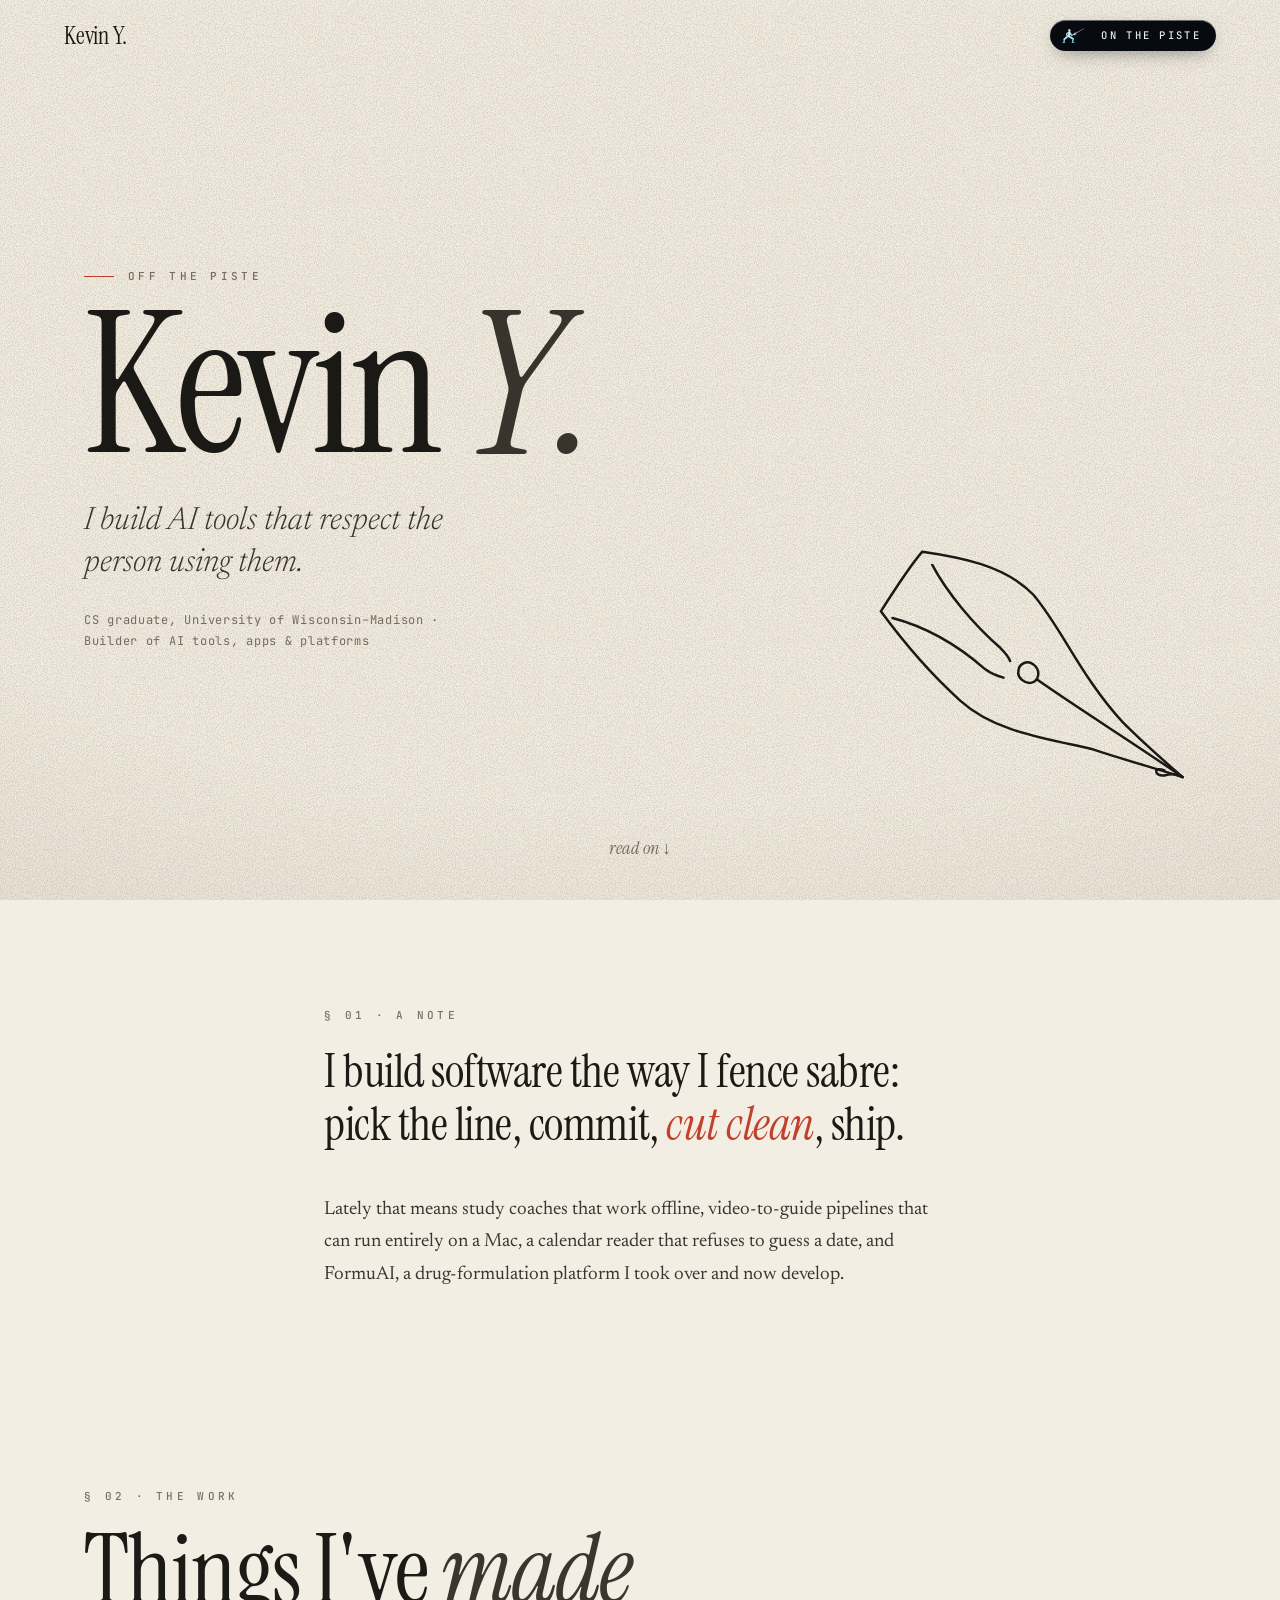
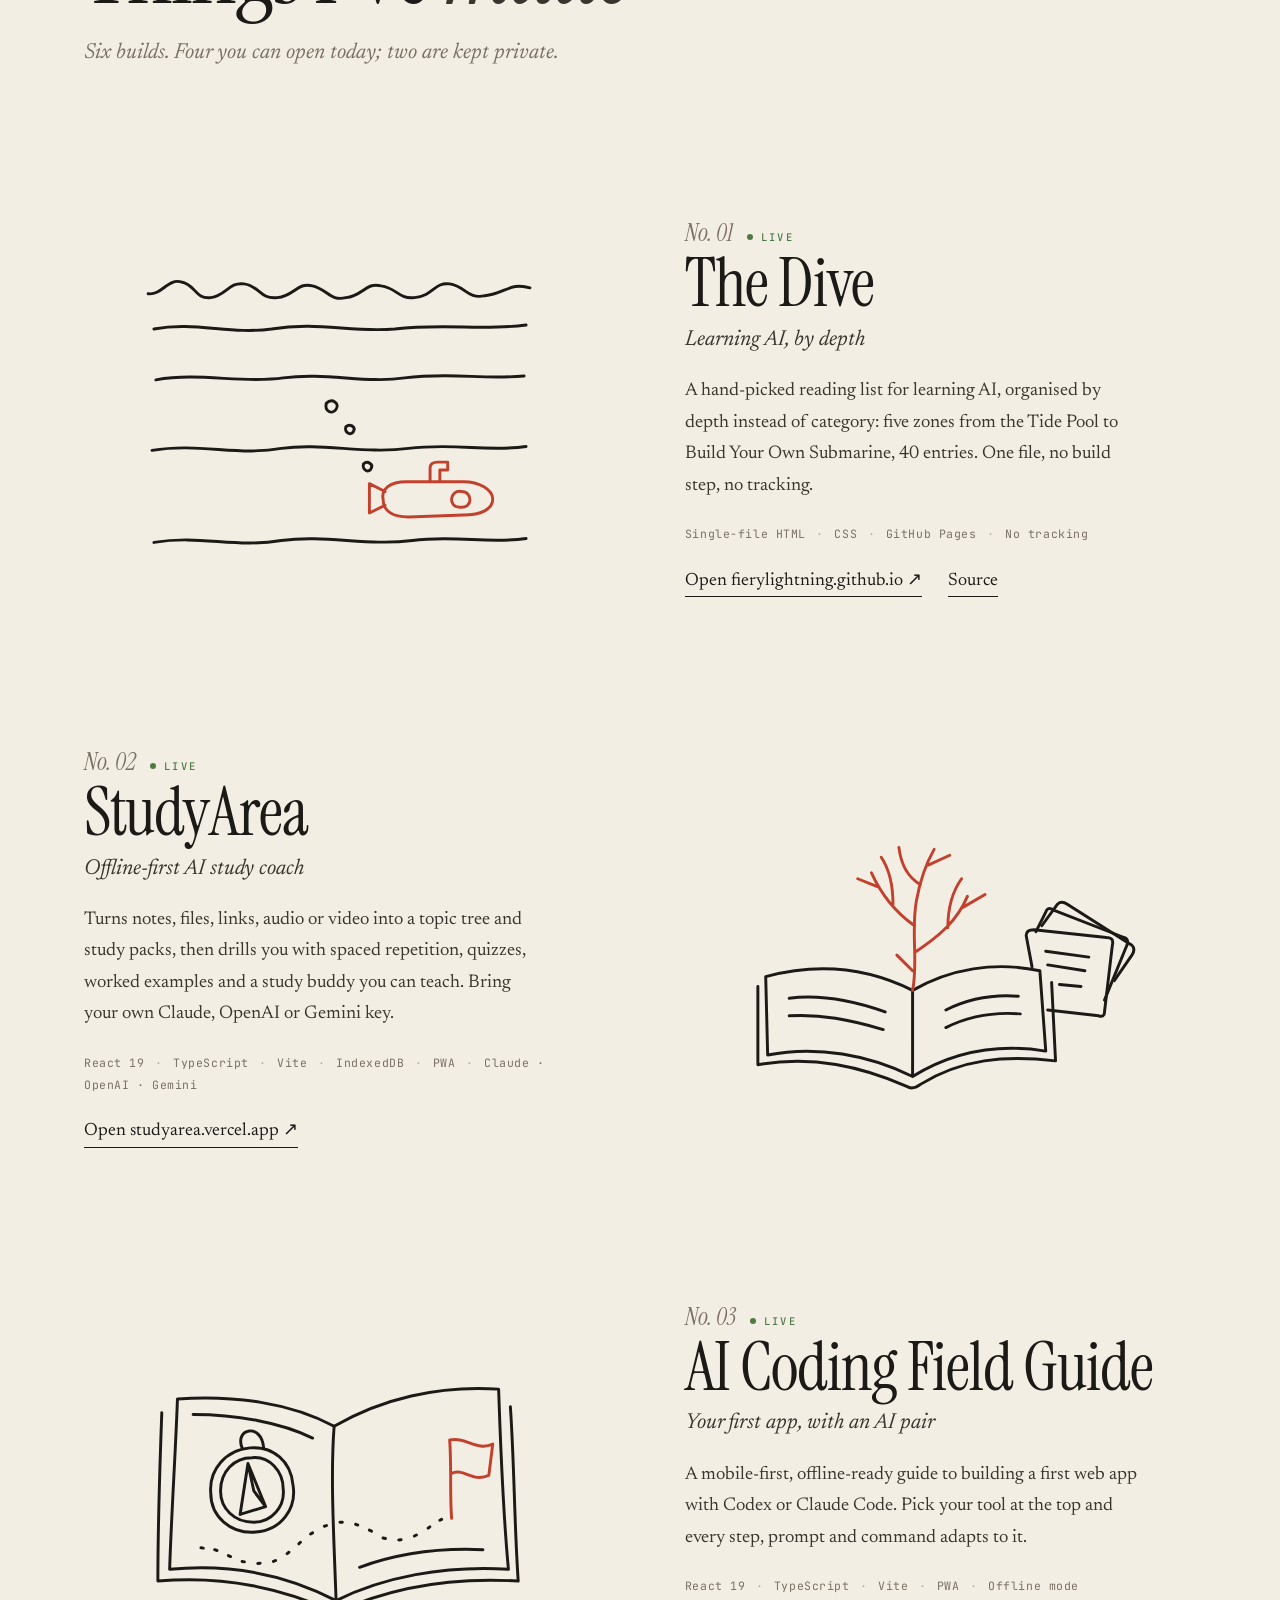
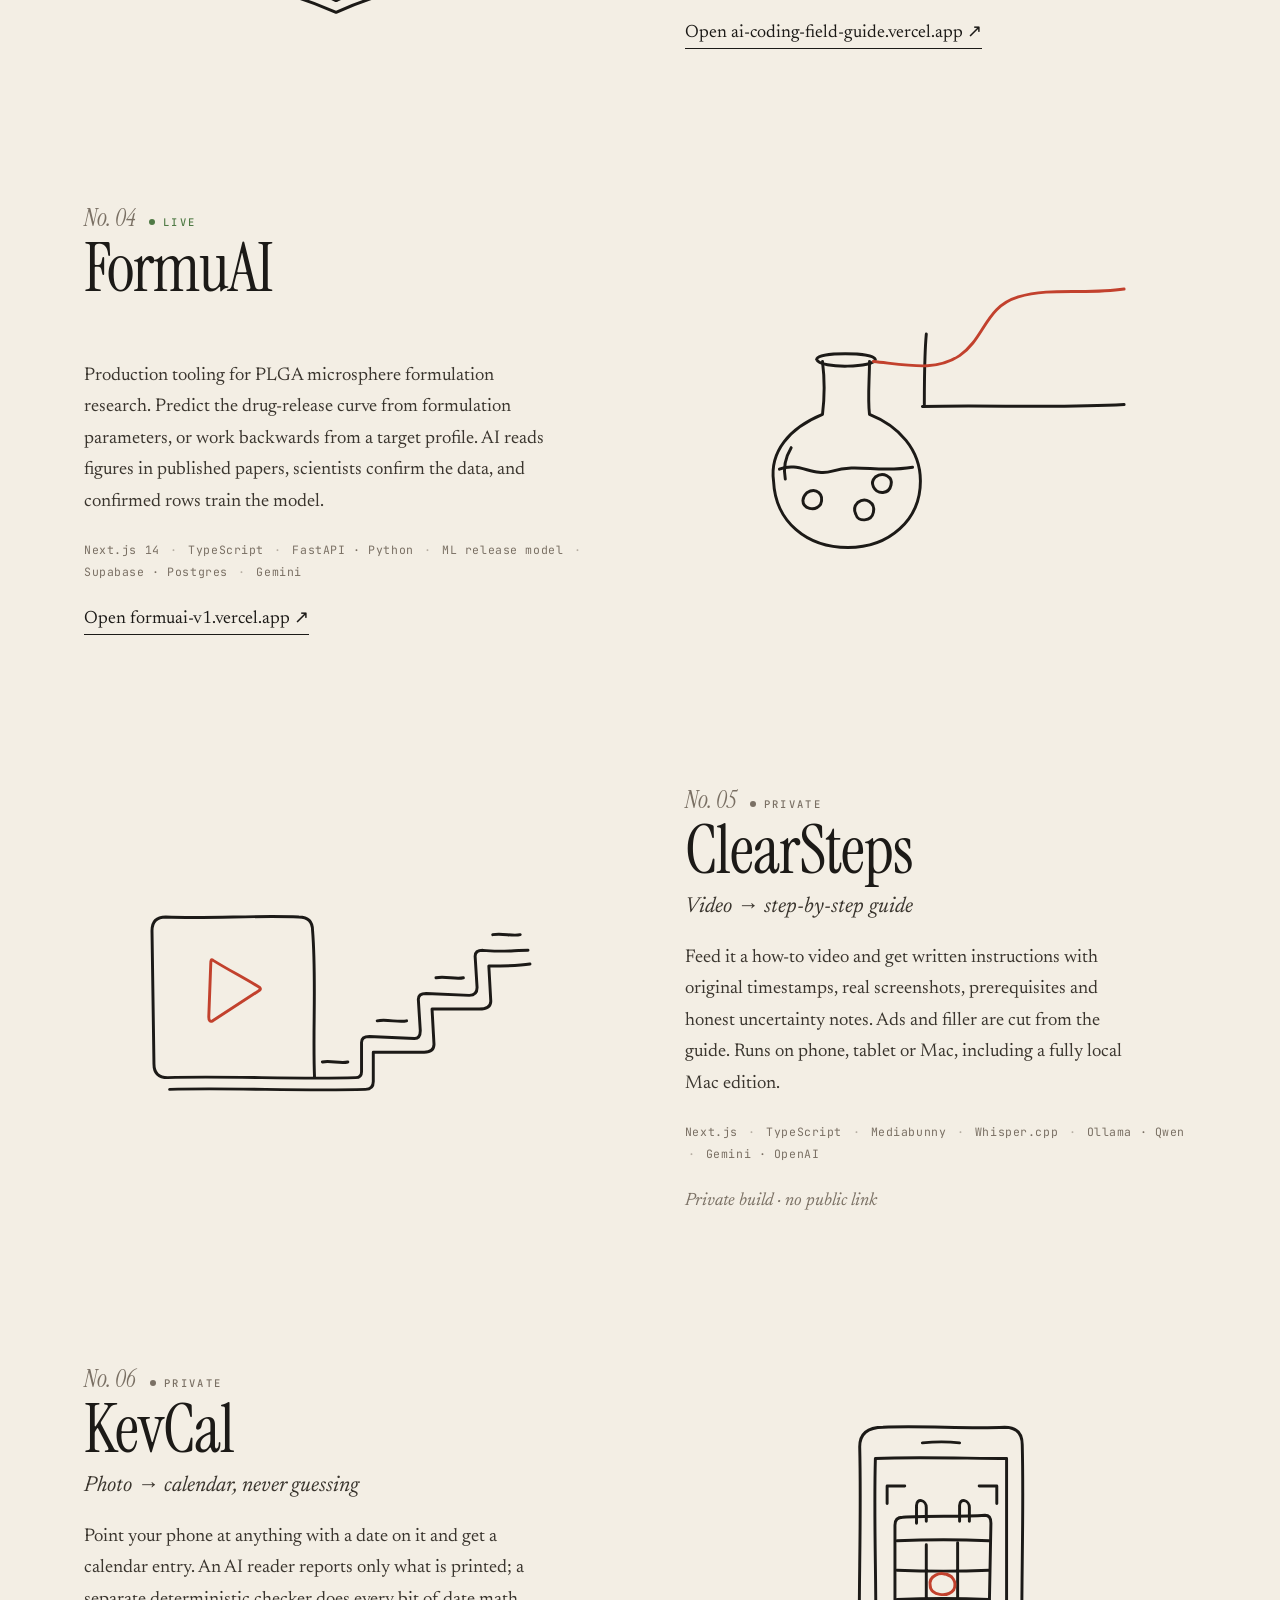
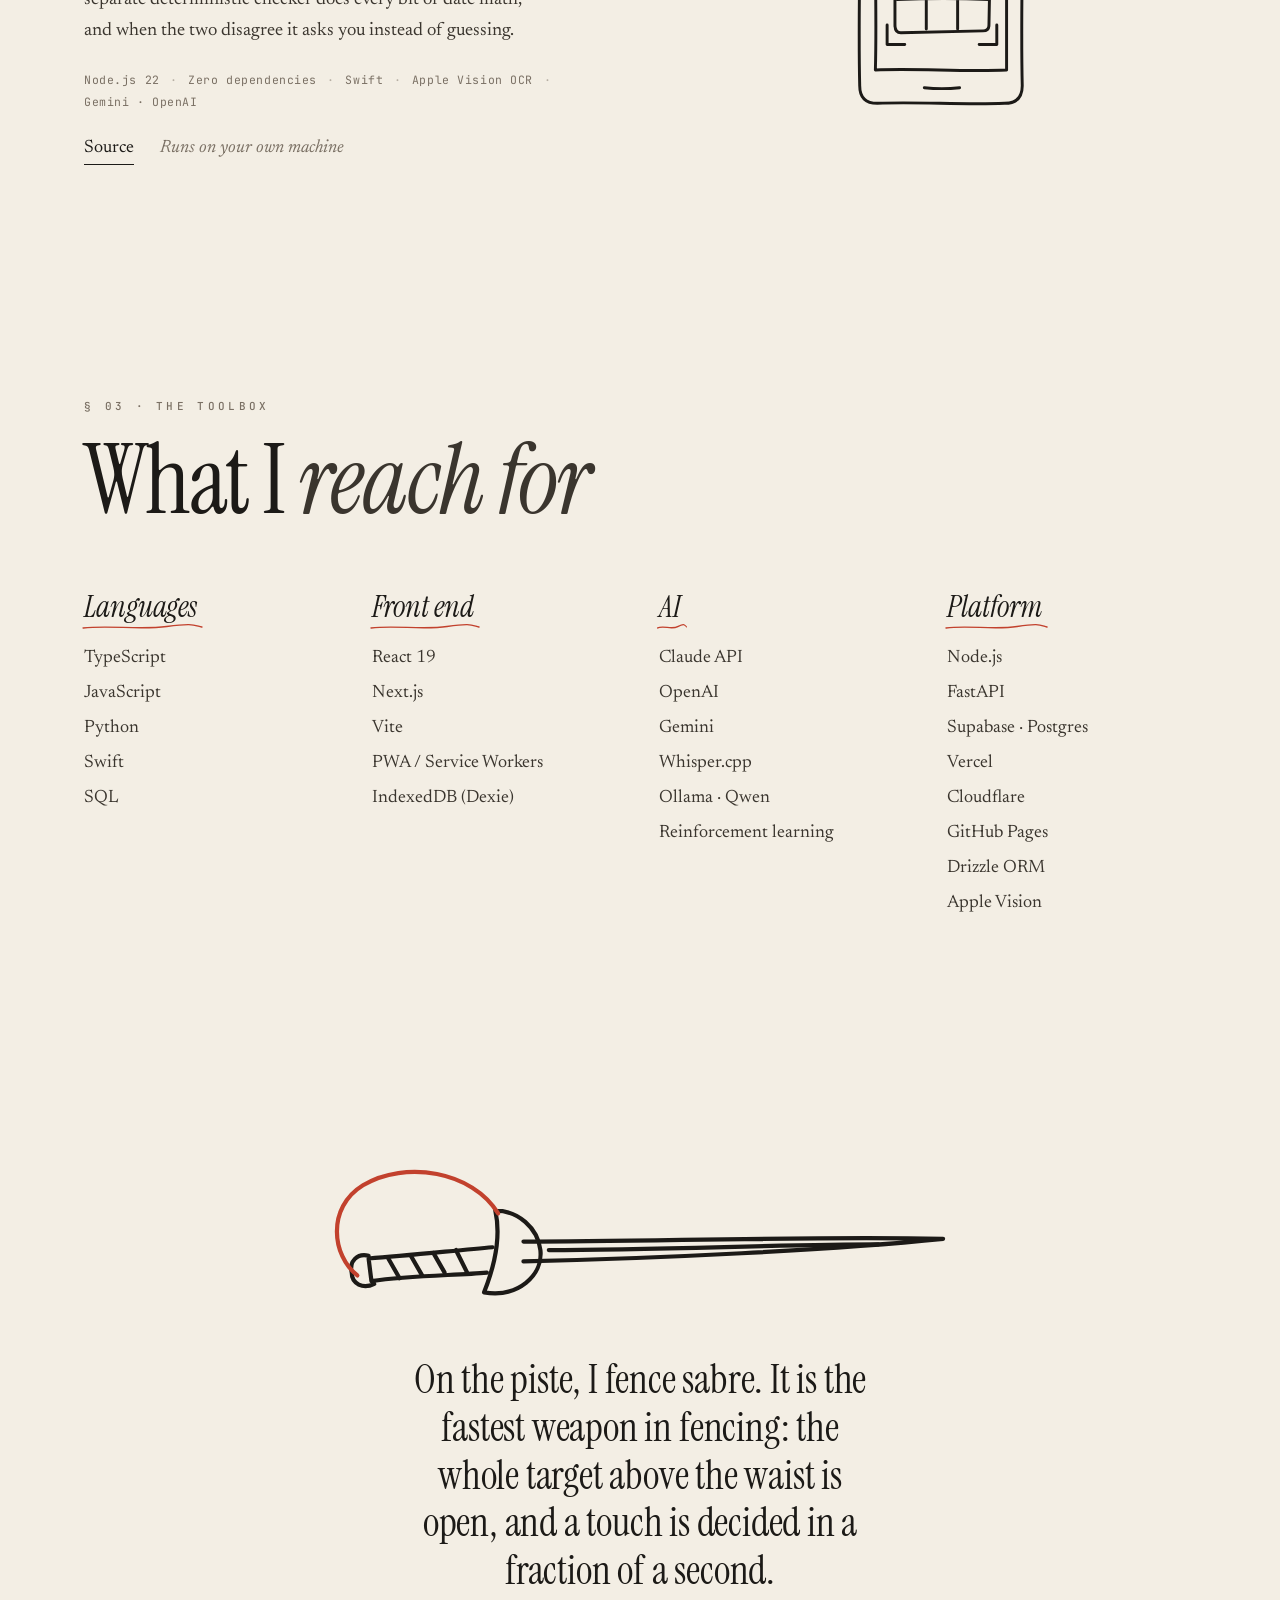
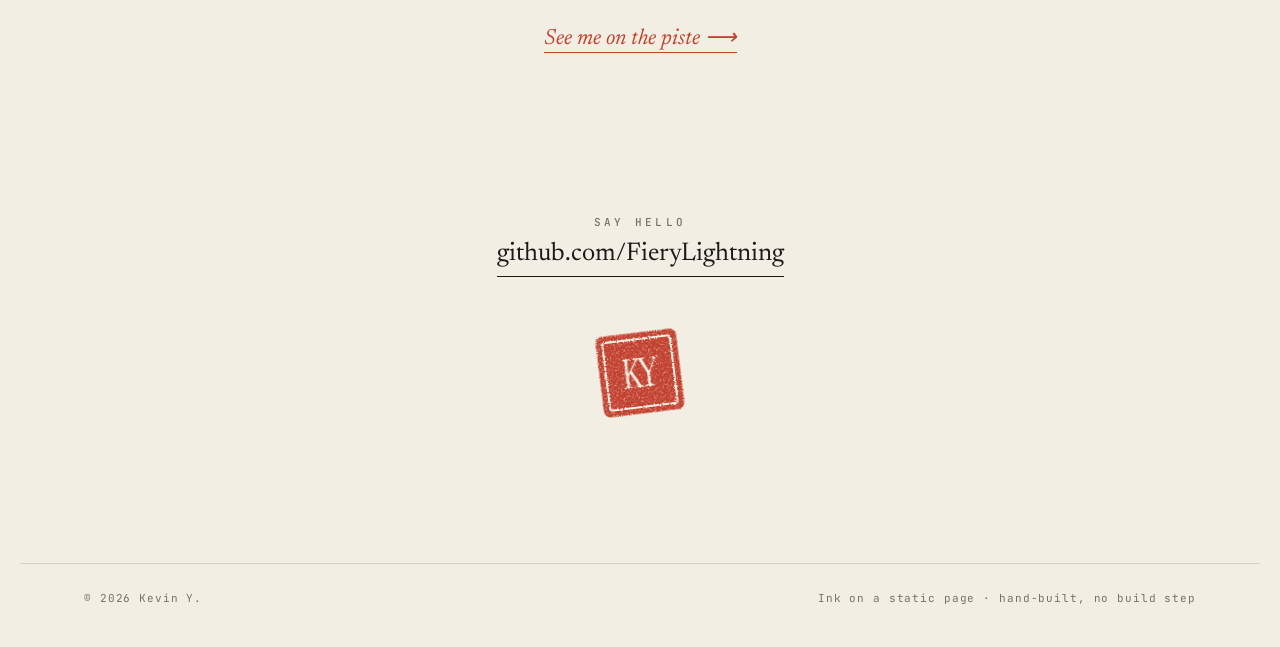
==== off/index.html @ f1d03e38 "Two modes: On the Piste and Off the Piste A visit to the root now opens a chooser split along a diag" ====
<!doctype html>
<html lang="en">
<head>
  <meta charset="utf-8">
  <meta name="viewport" content="width=device-width, initial-scale=1, viewport-fit=cover">
  <title>Kevin Y. — Off the Piste</title>
  <meta name="description" content="Kevin Y., builder of AI tools, apps and platforms. The quiet version: ink, paper and the things I've made.">
  <meta name="theme-color" content="#f3eee4">
  <meta name="color-scheme" content="light">
  <link rel="canonical" href="https://fierylightning.github.io/off/">
  <meta property="og:type" content="website">
  <meta property="og:title" content="Kevin Y. — Off the Piste">
  <meta property="og:description" content="Builder of AI tools, apps and platforms. Ink, paper and the things I've made.">
  <meta property="og:url" content="https://fierylightning.github.io/off/">
  <meta property="og:image" content="https://fierylightning.github.io/assets/og/og.png">
  <meta property="og:image:width" content="1200">
  <meta property="og:image:height" content="630">
  <meta name="twitter:card" content="summary_large_image">
  <link rel="icon" href="../favicon.svg" type="image/svg+xml">
  <link rel="apple-touch-icon" href="../assets/brand/apple-touch-icon.png">
  <link rel="preconnect" href="https://fonts.googleapis.com">
  <link rel="preconnect" href="https://fonts.gstatic.com" crossorigin>
  <link rel="stylesheet" href="https://fonts.googleapis.com/css2?family=Instrument+Serif:ital@0;1&family=JetBrains+Mono:wght@400;500&family=Newsreader:ital,opsz,wght@0,6..72,300..600;1,6..72,300..600&display=swap">
  <link rel="stylesheet" href="off.css">
  <script>document.documentElement.classList.add('js');</script>
  <script type="module" src="off.js"></script>
</head>
<body>
  <a class="skip" href="#works">Skip to the things I've made</a>

  <!-- one ink line runs the length of the page and draws as you read -->
  <svg class="thread" aria-hidden="true"><path class="thread-line" d=""/><circle class="thread-nib" r="3.2"/></svg>

  <header class="bar">
    <a class="bar-name" href="#top">Kevin Y.</a>
    <a class="bar-mode" href="../?mode=piste" aria-label="Switch to On the Piste mode">
      <i class="bar-fencer" aria-hidden="true"></i><span>On the Piste</span>
    </a>
  </header>

  <main id="top">
    <section class="hero">
      <div class="hero-text">
        <p class="eyebrow"><i></i>Off the Piste</p>
        <h1 class="hero-name" id="hero-name">Kevin <em>Y.</em></h1>
        <p class="hero-line" id="hero-line" data-rise>I build AI tools that respect the person using them.</p>
        <p class="hero-meta" id="hero-meta" data-rise>CS graduate, University of Wisconsin–Madison · Builder of AI tools, apps &amp; platforms</p>
      </div>
      <figure class="ink ink-nib" data-ink="nib" aria-hidden="true"></figure>
      <p class="hero-cue" aria-hidden="true">read on <span>↓</span></p>
    </section>

    <section class="note" data-thread="right">
      <p class="kicker" data-rise>§ 01 · A note</p>
      <div class="note-body" id="note"><p class="lede">I build software the way I fence sabre: pick the line, commit, cut clean, ship.</p><p>Lately that means study coaches that work offline, video-to-guide pipelines that can run entirely on a Mac, a calendar reader that refuses to guess a date, and FormuAI, a drug-formulation platform I took over and now develop.</p></div>
    </section>

    <section class="works" id="works">
      <header class="works-head" data-thread="right">
        <p class="kicker" data-rise>§ 02 · The work</p>
        <h2 data-rise>Things I've <em>made</em></h2>
        <p class="works-sub" id="works-sub" data-rise></p>
      </header>
      <div class="plates" id="plates">
        <noscript>
          <ul class="plates-plain">
            <li><a href="https://fierylightning.github.io/the-dive/">The Dive</a> — learning AI, by depth</li>
            <li><a href="https://studyarea.vercel.app">StudyArea</a> — offline-first AI study coach</li>
            <li><a href="https://ai-coding-field-guide.vercel.app">AI Coding Field Guide</a> — your first app, with an AI pair</li>
            <li><a href="https://formuai-v1.vercel.app">FormuAI</a> — AI platform for drug formulation</li>
            <li>ClearSteps — video to step-by-step guide (private build)</li>
            <li>KevCal — photo to calendar (runs locally) · <a href="https://github.com/FieryLightning/KevCal">source</a></li>
          </ul>
        </noscript>
      </div>
    </section>

    <section class="toolbox" data-thread="left">
      <p class="kicker" data-rise>§ 03 · The toolbox</p>
      <h2 data-rise>What I <em>reach for</em></h2>
      <div class="tools" id="tools"></div>
    </section>

    <section class="coda">
      <figure class="ink ink-sabre" data-ink="sabre" aria-hidden="true"></figure>
      <p class="coda-text" id="coda" data-rise>On the piste, I fence sabre. It is the fastest weapon in fencing: the whole target above the waist is open, and a touch is decided in a fraction of a second.</p>
      <a class="coda-link" href="../?mode=piste" data-rise>See me on the piste <span aria-hidden="true">⟶</span></a>
      <div class="sign" data-rise>
        <p class="sign-label">Say hello</p>
        <p class="sign-links" id="sign-links"><a href="https://github.com/FieryLightning">github.com/FieryLightning</a></p>
        <span class="seal" id="seal" aria-hidden="true"><span>KY</span></span>
      </div>
    </section>
  </main>

  <footer class="foot">
    <span>© <span id="year">2026</span> Kevin Y.</span>
    <span>Ink on a static page · hand-built, no build step</span>
  </footer>
</body>
</html>
---- off/off.css ----
/* ─────────────────────────────────────────────────────────────
   KYUAN · OFF THE PISTE
   Ink on warm paper. One line runs the length of the page and
   draws as you read; each build is sketched as you reach it.
   ───────────────────────────────────────────────────────────── */

@view-transition { navigation: auto; }

:root {
  --paper: #f3eee4;
  --paper-2: #ebe4d6;
  --ink: #1c1a17;
  --ink-2: #3a352e;
  --muted: #7a7064;
  --faint: rgba(28, 26, 23, .14);
  --vermillion: #c2412d;

  --serif: 'Instrument Serif', 'Iowan Old Style', Georgia, serif;
  --text: 'Newsreader', 'Iowan Old Style', Georgia, serif;
  --mono: 'JetBrains Mono', ui-monospace, 'SF Mono', Menlo, monospace;

  --gutter: clamp(26px, 5vw, 72px);
  --maxw: 1240px;
  --ease: cubic-bezier(.2, .8, .2, 1);
  --pen: cubic-bezier(.45, .05, .35, 1);
  --grain: url("data:image/svg+xml,%3Csvg xmlns='http://www.w3.org/2000/svg' width='220' height='220'%3E%3Cfilter id='n'%3E%3CfeTurbulence type='fractalNoise' baseFrequency='.9' numOctaves='3' stitchTiles='stitch'/%3E%3CfeColorMatrix values='0 0 0 0 .32 0 0 0 0 .25 0 0 0 0 .16 0 0 0 .9 -.32'/%3E%3C/filter%3E%3Crect width='100%25' height='100%25' filter='url(%23n)'/%3E%3C/svg%3E");
}

*, *::before, *::after { box-sizing: border-box; }
html { scroll-behavior: smooth; -webkit-text-size-adjust: 100%; background: var(--paper); }
body {
  position: relative; margin: 0; min-height: 100vh; overflow-x: hidden;
  color: var(--ink); background: var(--paper);
  font: 400 19px/1.7 var(--text);
  font-optical-sizing: auto;
  -webkit-font-smoothing: antialiased;
  text-rendering: optimizeLegibility;
}
/* paper: fibres over everything (ink included) and a warm edge */
body::before, body::after { content: ''; position: fixed; inset: 0; pointer-events: none; }
body::before { z-index: 0; background: radial-gradient(ellipse 120% 90% at 50% 40%, transparent 55%, rgba(120, 92, 52, .12)); }
body::after { z-index: 60; background: var(--grain); mix-blend-mode: multiply; opacity: .7; }
::selection { background: rgba(194, 65, 45, .2); }
a { color: inherit; }
em { font-style: italic; }

.skip { position: fixed; left: 12px; top: -60px; z-index: 80; padding: 8px 14px; background: var(--ink); color: var(--paper); font: 500 12px var(--mono); text-decoration: none; transition: top .2s; }
.skip:focus { top: 12px; }
:focus-visible { outline: 1.5px solid var(--vermillion); outline-offset: 4px; border-radius: 2px; }

/* ── the thread ─────────────────────────────────────────────── */
.thread { position: absolute; top: 0; left: 0; width: 100%; height: 100%; z-index: 1; pointer-events: none; overflow: visible; }
.thread path { fill: none; stroke: var(--ink); stroke-width: 1.35; stroke-linecap: round; stroke-linejoin: round; opacity: .78; }
.thread-nib { fill: var(--ink); opacity: 0; transition: opacity .4s; }
.thread.live .thread-nib { opacity: .9; }

main { position: relative; z-index: 2; overflow-x: clip; }

/* ── bar ────────────────────────────────────────────────────── */
.bar {
  position: fixed; inset: 0 0 auto; z-index: 40;
  display: flex; align-items: center; justify-content: space-between;
  padding: 20px var(--gutter);
  background: linear-gradient(var(--paper) 55%, rgba(243, 238, 228, .8) 75%, rgba(243, 238, 228, 0));
}
.bar-name { font: 400 24px/1 var(--serif); text-decoration: none; letter-spacing: -.01em; }
.bar-mode {
  display: inline-flex; align-items: center; gap: 10px;
  padding: 8px 15px 8px 11px; border-radius: 999px;
  background: #070a10; color: #e8f6ff; text-decoration: none;
  font: 500 10.5px/1 var(--mono); letter-spacing: .22em; text-transform: uppercase;
  box-shadow: 0 1px 0 rgba(255, 255, 255, .4) inset, 0 6px 20px -8px rgba(7, 10, 16, .6);
  transition: box-shadow .4s var(--ease), translate .4s var(--ease);
}
.bar-fencer {
  width: 30px; height: 15px;
  background: linear-gradient(180deg, #fff, #7fe3ff);
  -webkit-mask: url(../assets/art/fencer-guard.svg) center bottom / contain no-repeat;
  mask: url(../assets/art/fencer-guard.svg) center bottom / contain no-repeat;
}
.bar-mode:hover { translate: 0 -1px; box-shadow: 0 1px 0 rgba(255, 255, 255, .4) inset, 0 0 0 1px rgba(29, 255, 142, .5), 0 8px 26px -6px rgba(29, 255, 142, .45); }
.bar-mode:hover .bar-fencer { -webkit-mask-image: url(../assets/art/fencer-lunge.svg); mask-image: url(../assets/art/fencer-lunge.svg); }

/* ── shared type ────────────────────────────────────────────── */
.kicker, .eyebrow { margin: 0 0 22px; font: 500 11px/1.4 var(--mono); letter-spacing: .3em; text-transform: uppercase; color: var(--muted); }
.eyebrow { display: flex; align-items: center; gap: 14px; }
.eyebrow i { width: 30px; height: 1.5px; background: var(--vermillion); }
h2 { margin: 0; font: 400 clamp(54px, 7.6vw, 116px)/.92 var(--serif); letter-spacing: -.02em; }

/* ── hero ───────────────────────────────────────────────────── */
.hero {
  position: relative; min-height: 100svh; max-width: var(--maxw); margin: 0 auto;
  display: grid; grid-template-columns: minmax(0, 1.25fr) minmax(0, .75fr); align-items: center; gap: 4vw;
  padding: 130px var(--gutter) 110px;
}
.hero-name { margin: 0; font: 400 clamp(92px, 15.5vw, 236px)/.8 var(--serif); letter-spacing: -.03em; white-space: nowrap; }
.hero-name em { color: var(--ink-2); }
.hero-name .ch { display: inline-block; }
.js .hero-name .ch { opacity: 0; translate: 0 .32em; filter: blur(12px); animation: chIn 1.2s var(--ease) forwards; animation-delay: calc(140ms + var(--i) * 70ms); }
@keyframes chIn { to { opacity: 1; translate: 0 0; filter: blur(0); } }
.hero-line { margin: 36px 0 0; max-width: 21ch; font: 300 clamp(24px, 2.5vw, 36px)/1.3 var(--text); font-style: italic; color: var(--ink-2); }
.hero-meta { margin: 26px 0 0; font: 400 12px/1.7 var(--mono); letter-spacing: .06em; color: var(--muted); max-width: 52ch; }
.ink-nib { justify-self: end; align-self: end; width: min(100%, 440px); margin-bottom: 4vh; }
.hero-cue { position: absolute; left: 50%; bottom: 4.5vh; translate: -50% 0; margin: 0; font: italic 400 18px var(--serif); color: var(--muted); animation: cueIn 1.4s var(--ease) 2.6s both; }
@keyframes cueIn { from { opacity: 0; } }
.reading .hero-cue { opacity: 0; transition: opacity .5s; }
.hero-cue span { display: inline-block; animation: bob 2.4s var(--ease) infinite; }
@keyframes bob { 50% { translate: 0 5px; } }

/* ── ink drawings ───────────────────────────────────────────── */
.ink { margin: 0; aspect-ratio: 4 / 3; color: var(--ink); }
.ink svg { display: block; width: 100%; height: 100%; overflow: visible; }
.ink path { stroke-width: 1.5; }
.ink .accent { stroke: var(--vermillion); }

/* ── a note ─────────────────────────────────────────────────── */
.note { max-width: 760px; margin: 12vh auto 0; padding: 0 var(--gutter); }
.note-body p { margin: 0 0 1.1em; font-size: clamp(19px, 1.45vw, 21px); color: var(--ink-2); }
.note-body .lede { margin-bottom: .9em; font: 400 clamp(34px, 3.7vw, 54px)/1.12 var(--serif); letter-spacing: -.01em; color: var(--ink); }
.note-body .lede em { color: var(--vermillion); }

/* ── the work ───────────────────────────────────────────────── */
.works { margin-top: 22vh; }
.works-head { max-width: var(--maxw); margin: 0 auto; padding: 0 var(--gutter); }
.works-head h2 em, .toolbox h2 em { color: var(--ink-2); }
.works-sub { margin: 22px 0 0; font: italic 400 clamp(20px, 1.7vw, 24px)/1.4 var(--text); color: var(--muted); }

.plate {
  max-width: var(--maxw); margin: 0 auto; padding: 17vh var(--gutter) 0;
  display: grid; grid-template-columns: minmax(0, 1fr) minmax(0, 1fr); gap: clamp(36px, 7vw, 120px); align-items: center;
}
.plate .ink { width: 100%; max-width: 470px; justify-self: center; }
.plate.flip .ink { order: 2; }
.plate-no { display: flex; align-items: baseline; gap: 14px; margin: 0 0 6px; font: italic 400 24px/1 var(--serif); color: var(--muted); }
.plate-no span { font: 500 10.5px var(--mono); font-style: normal; letter-spacing: .22em; text-transform: uppercase; }
.plate-no span::before { content: ''; display: inline-block; width: 6px; height: 6px; margin-right: 8px; border-radius: 50%; background: currentColor; vertical-align: 1px; }
.plate-no .live { color: #4f7a45; }
.plate h3 { margin: 0; font: 400 clamp(46px, 5.2vw, 76px)/1 var(--serif); letter-spacing: -.015em; }
.plate-tag { margin: 8px 0 0; font: italic 400 clamp(21px, 1.7vw, 25px)/1.35 var(--text); color: var(--ink-2); }
.plate-desc { margin: 20px 0 0; max-width: 46ch; font-size: 18.5px; line-height: 1.7; color: var(--ink-2); }
.plate-stack { margin: 22px 0 0; font: 400 11.5px/1.9 var(--mono); letter-spacing: .05em; color: var(--muted); }
.plate-stack i { font-style: normal; margin: 0 .25em; opacity: .5; }
.plate-links { display: flex; flex-wrap: wrap; gap: 10px 26px; margin: 24px 0 0; font: 400 18px/1.4 var(--text); }
.plate-links .private { font-style: italic; color: var(--muted); }
.u {
  text-decoration: none; padding-bottom: 3px;
  background: linear-gradient(currentColor, currentColor) 0 100% / 100% 1px no-repeat;
  transition: color .3s, background-size .5s var(--ease);
}
.u:hover { color: var(--vermillion); background-size: 0 1px; background-position: 100% 100%; }
.plates-plain { max-width: 760px; margin: 8vh auto 0; padding: 0 var(--gutter); font-size: 21px; }

/* ── toolbox ────────────────────────────────────────────────── */
.toolbox { max-width: var(--maxw); margin: 26vh auto 0; padding: 0 var(--gutter); }
.tools { display: grid; grid-template-columns: repeat(4, minmax(0, 1fr)); gap: 40px clamp(24px, 3vw, 48px); margin-top: 64px; }
.tool h3 { position: relative; display: inline-block; margin: 0 0 18px; font: italic 400 30px/1.1 var(--serif); }
.tool h3 svg { position: absolute; left: -2px; right: -6px; bottom: -8px; width: calc(100% + 8px); height: 9px; overflow: visible; }
.tool h3 path { fill: none; stroke: var(--vermillion); stroke-width: 1.4; stroke-linecap: round; stroke-dasharray: 1; stroke-dashoffset: 1; transition: stroke-dashoffset 1.1s var(--pen) calc(var(--d, 0ms) + 250ms); }
.tool.in h3 path, html:not(.js) .tool h3 path { stroke-dashoffset: 0; }
.tool ul { margin: 0; padding: 0; list-style: none; }
.tool li { font-size: 18px; line-height: 1.95; color: var(--ink-2); }

/* ── coda ───────────────────────────────────────────────────── */
.coda { max-width: 880px; margin: 26vh auto 0; padding: 0 var(--gutter); text-align: center; display: grid; justify-items: center; }
.ink-sabre { width: min(100%, 640px); aspect-ratio: auto; }
.coda-text { margin: 46px 0 0; max-width: 26ch; font: 400 clamp(30px, 3.1vw, 44px)/1.2 var(--serif); letter-spacing: -.005em; }
.coda-link { margin-top: 30px; font: italic 400 22px var(--text); color: var(--vermillion); text-decoration: none; padding-bottom: 3px; background: linear-gradient(currentColor, currentColor) 0 100% / 100% 1px no-repeat; }
.coda-link span { display: inline-block; transition: translate .4s var(--ease); }
.coda-link:hover span { translate: 6px 0; }
.sign { position: relative; margin-top: 18vh; display: grid; justify-items: center; gap: 6px; }
.sign-label { margin: 0; font: 500 11px var(--mono); letter-spacing: .3em; text-transform: uppercase; color: var(--muted); }
.sign-links { margin: 0; display: flex; flex-wrap: wrap; justify-content: center; gap: 8px 28px; font: 400 clamp(22px, 2vw, 27px)/1.5 var(--text); }
.seal { display: block; width: 92px; height: 92px; margin-top: 44px; rotate: -7deg; }
.seal svg { width: 100%; height: 100%; overflow: visible; }
.js .seal { opacity: 0; }
.js .seal.in { animation: stamp .7s cubic-bezier(.3, 1.4, .5, 1) .35s forwards; }
@keyframes stamp {
  0% { opacity: 0; scale: 1.7; rotate: -18deg; filter: blur(3px); }
  55% { opacity: 1; scale: .94; rotate: -6deg; filter: blur(0); }
  100% { opacity: 1; scale: 1; rotate: -7deg; }
}

/* ── foot ───────────────────────────────────────────────────── */
.foot {
  position: relative; z-index: 2; max-width: var(--maxw); margin: 16vh auto 0; padding: 26px var(--gutter) 40px;
  display: flex; flex-wrap: wrap; justify-content: space-between; gap: 10px 30px;
  font: 400 11px/1.6 var(--mono); letter-spacing: .08em; color: var(--muted);
  border-top: 1px solid var(--faint);
}

/* ── reveal ─────────────────────────────────────────────────── */
.js [data-rise] { opacity: 0; translate: 0 22px; filter: blur(5px); transition: opacity 1s var(--ease), translate 1.2s var(--ease), filter 1s var(--ease); transition-delay: var(--d, 0ms); }
.js [data-rise].in { opacity: 1; translate: 0 0; filter: blur(0); }
.js .hero [data-rise] { transition-delay: calc(900ms + var(--d, 0ms)); }

/* ── smaller screens: one column, the thread runs down the margin ── */
@media (max-width: 1000px) {
  .tools { grid-template-columns: repeat(2, minmax(0, 1fr)); }
}
@media (max-width: 820px) {
  :root { --gutter: 34px; }
  .hero { grid-template-columns: minmax(0, 1fr); align-content: center; gap: 0; padding-top: 110px; }
  .ink-nib { width: min(62vw, 300px); margin: 6vh 0 0; }
  .plate { grid-template-columns: minmax(0, 1fr); padding-top: 13vh; gap: 28px; }
  .plate .ink, .plate.flip .ink { order: 0; max-width: 380px; justify-self: start; }
  .plate-desc { font-size: 17.5px; }
  .bar-mode span { display: none; }
  .bar-mode { padding: 9px 12px; }
}
@media (max-width: 520px) {
  .tools { grid-template-columns: minmax(0, 1fr); }
  .hero-name { font-size: 25vw; }
}

@media (prefers-reduced-motion: reduce) {
  html { scroll-behavior: auto; }
  .js .hero-name .ch, .js [data-rise], .js .seal, .js .seal.in { animation: none; opacity: 1; translate: none; filter: none; transition: none; }
  .tool h3 path { transition: none; stroke-dashoffset: 0; }
  .hero-cue span { animation: none; }
}
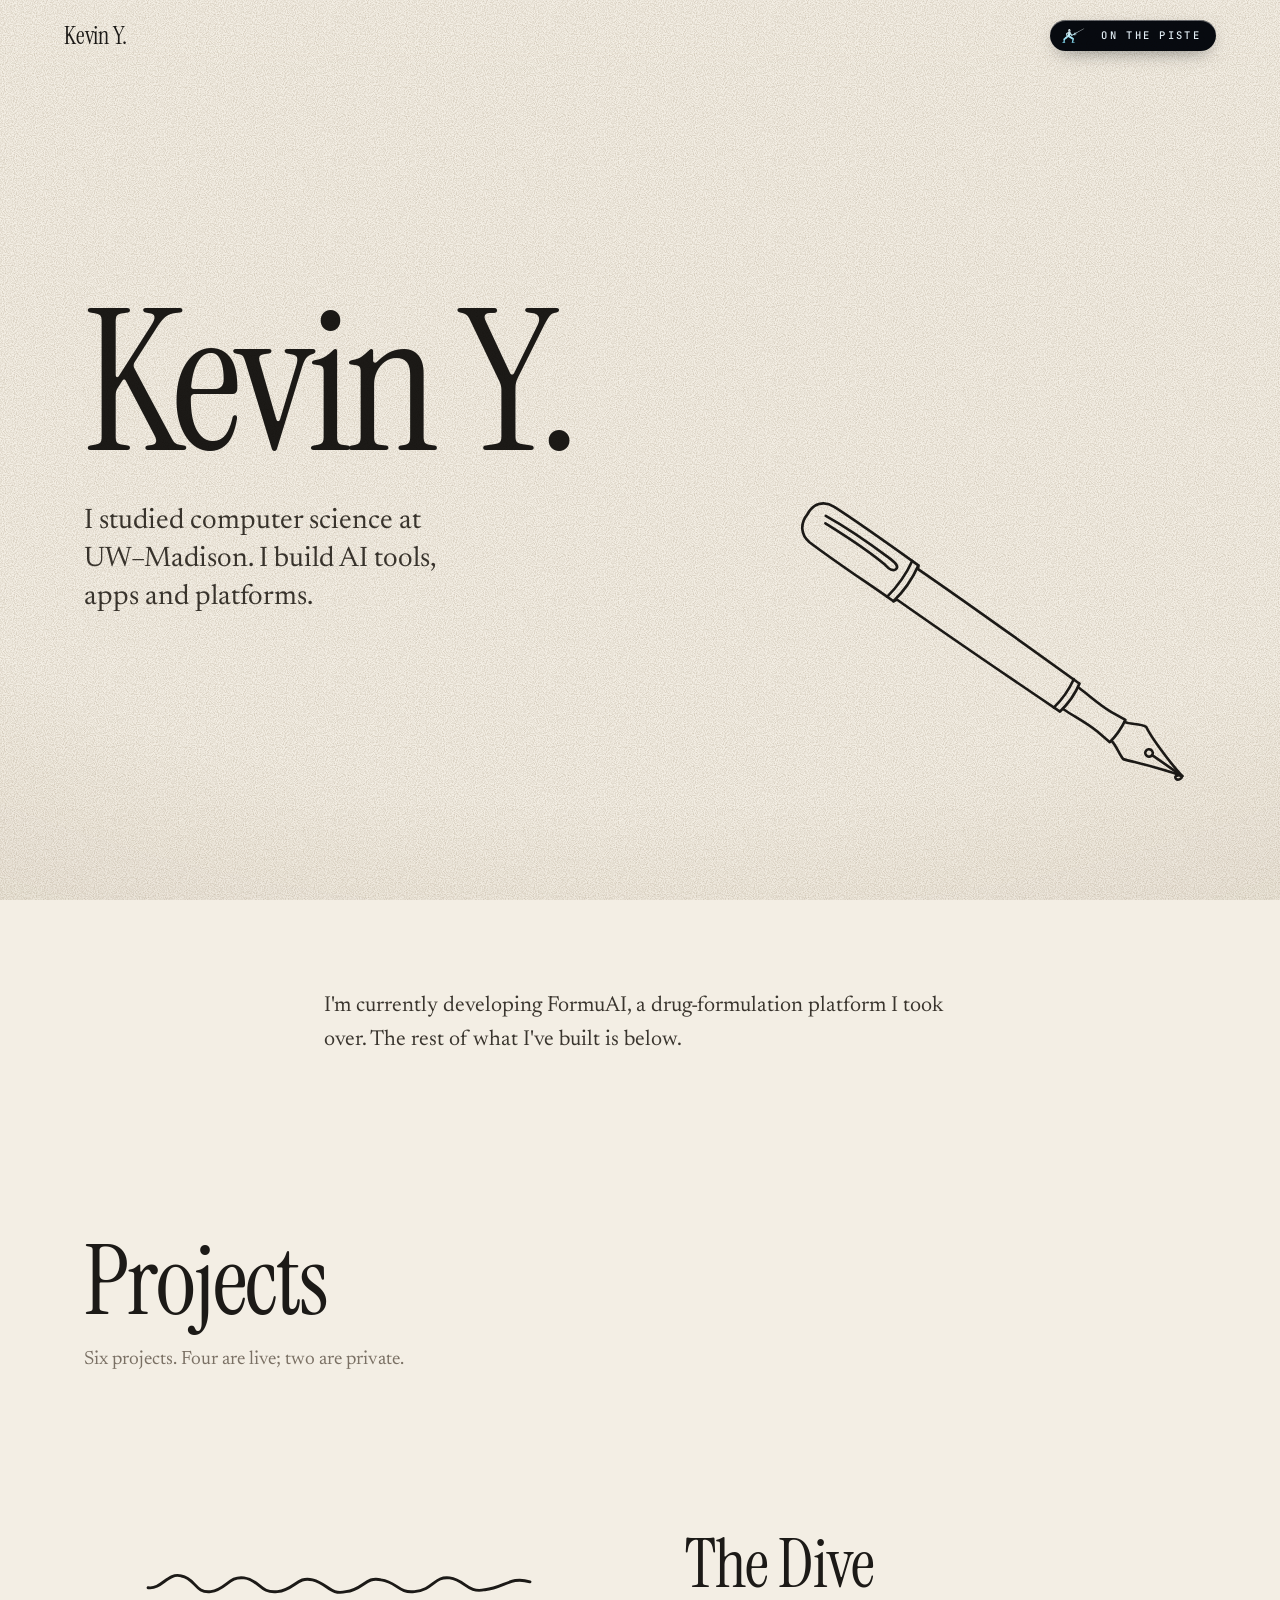
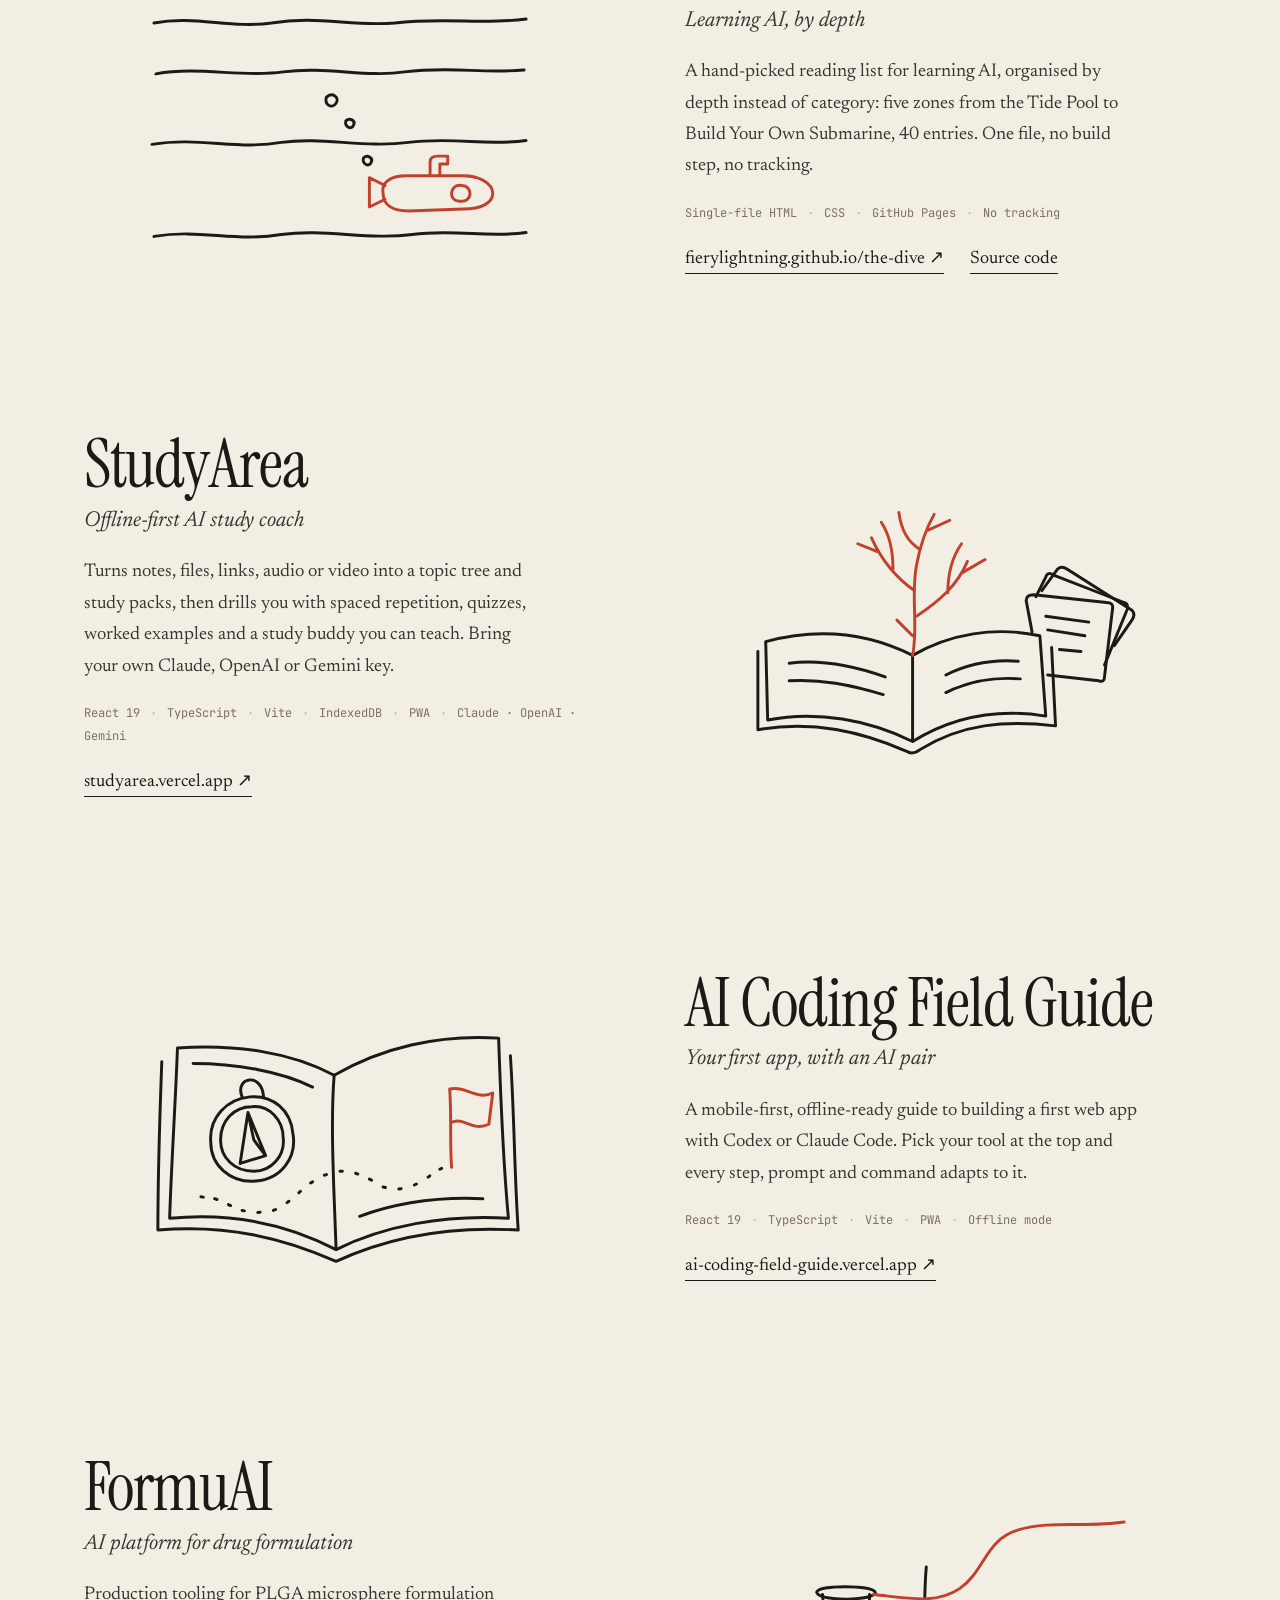
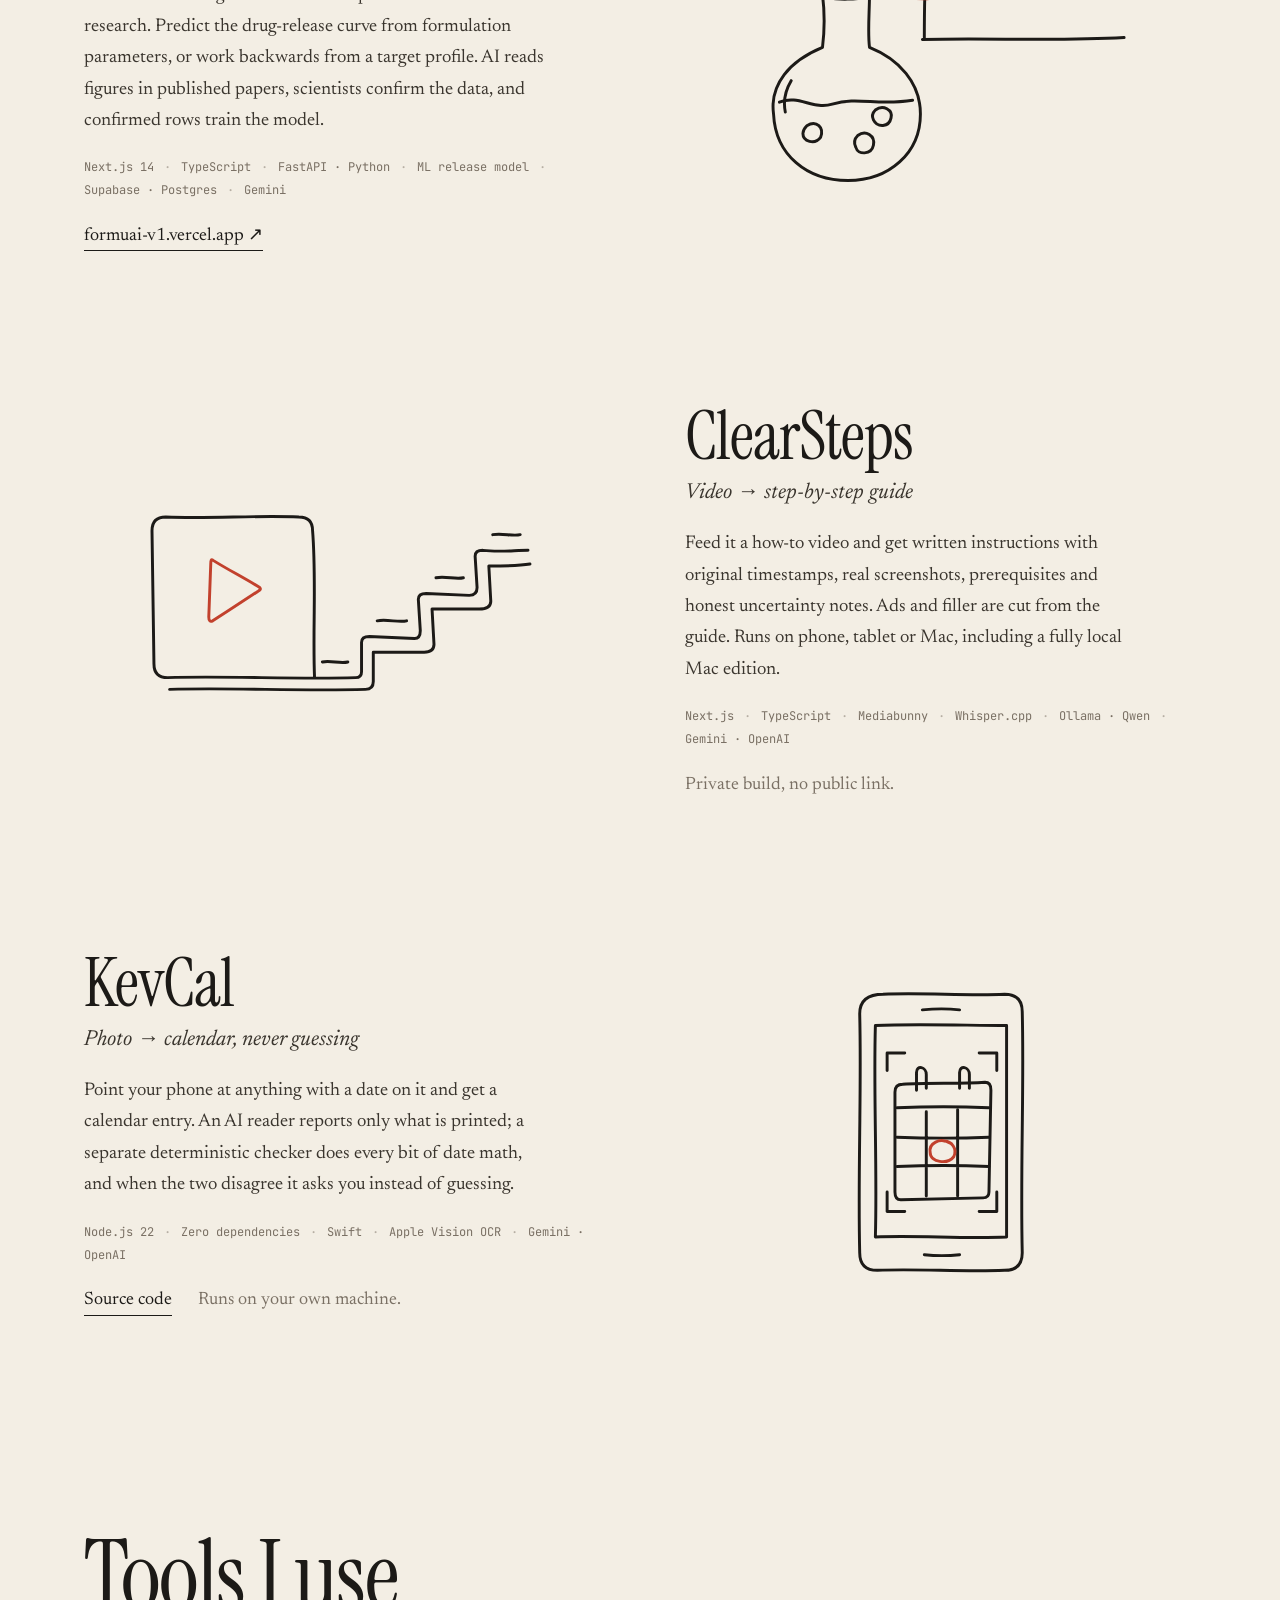
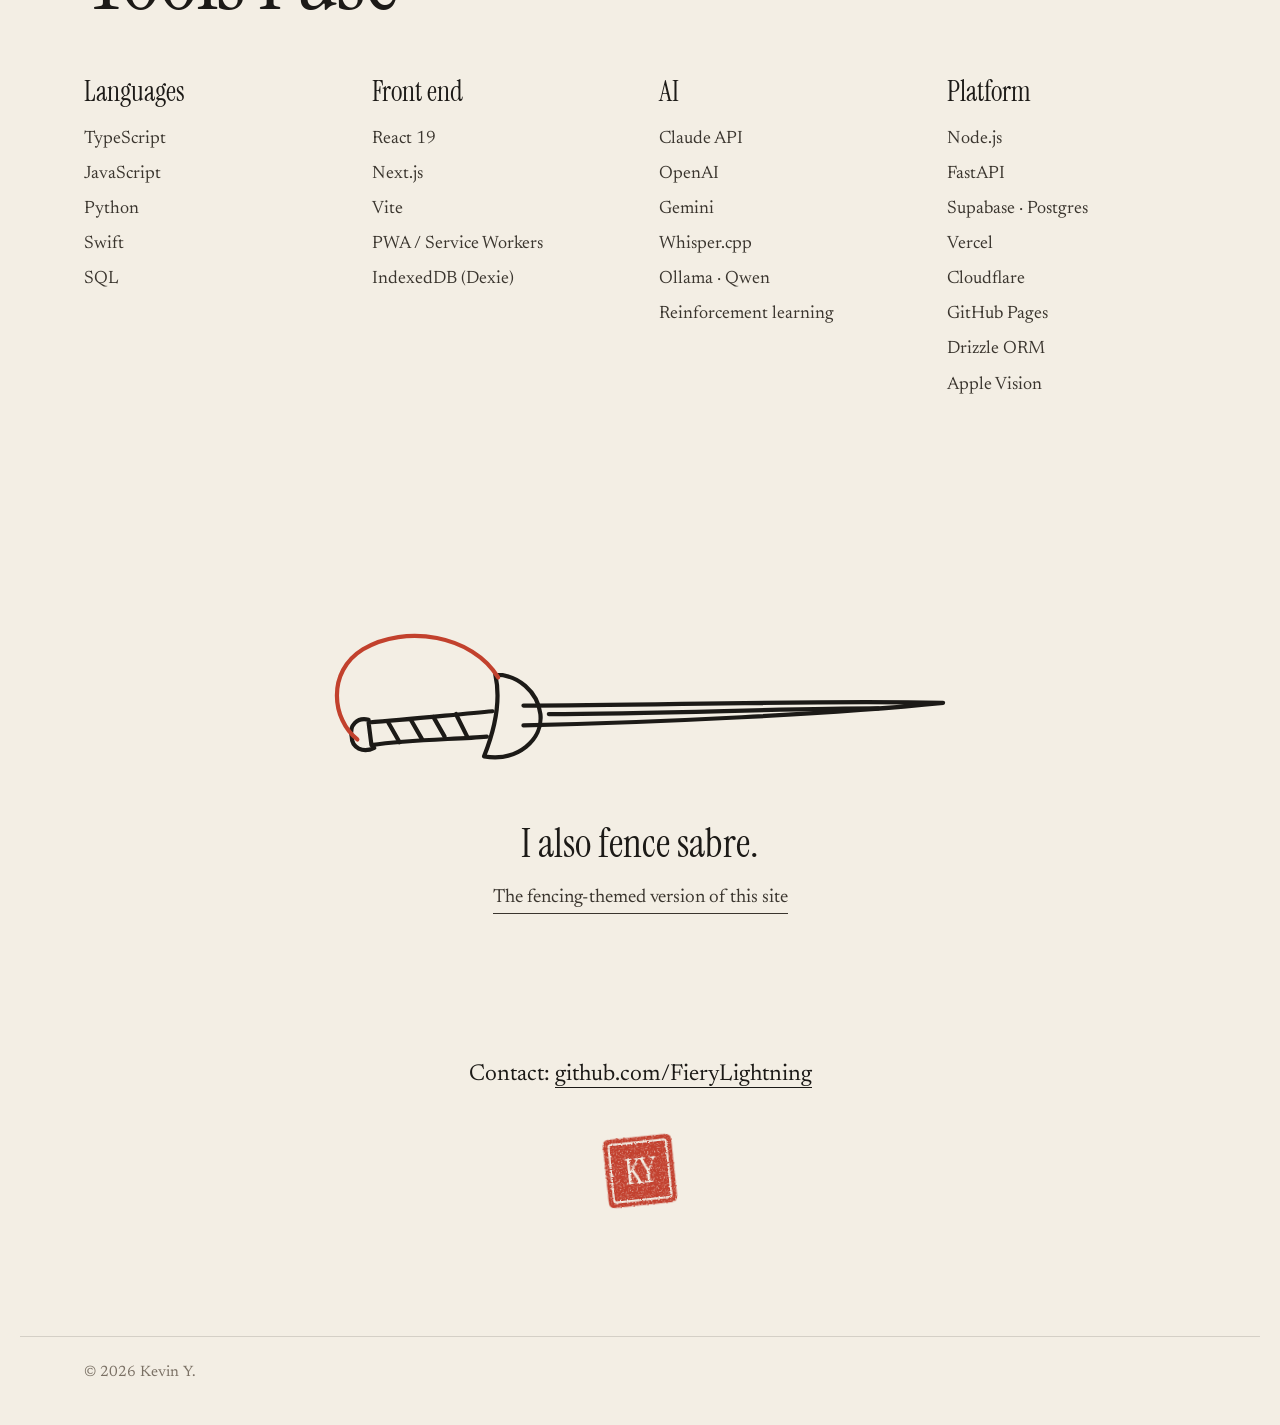
==== commit 8a269491: "Plainer copy, fewer template patterns; a whole fountain pen Copy across both modes says what is true" ====
--- a/off/index.html
+++ b/off/index.html
@@ -3,14 +3,14 @@
 <head>
   <meta charset="utf-8">
   <meta name="viewport" content="width=device-width, initial-scale=1, viewport-fit=cover">
-  <title>Kevin Y. — Off the Piste</title>
-  <meta name="description" content="Kevin Y., builder of AI tools, apps and platforms. The quiet version: ink, paper and the things I've made.">
+  <title>Kevin Y. · Off the Piste</title>
+  <meta name="description" content="Kevin Y. builds AI tools, apps and platforms. Six projects, with ink drawings.">
   <meta name="theme-color" content="#f3eee4">
   <meta name="color-scheme" content="light">
   <link rel="canonical" href="https://fierylightning.github.io/off/">
   <meta property="og:type" content="website">
-  <meta property="og:title" content="Kevin Y. — Off the Piste">
-  <meta property="og:description" content="Builder of AI tools, apps and platforms. Ink, paper and the things I've made.">
+  <meta property="og:title" content="Kevin Y. · Off the Piste">
+  <meta property="og:description" content="Kevin Y. builds AI tools, apps and platforms. Six projects, with ink drawings.">
   <meta property="og:url" content="https://fierylightning.github.io/off/">
   <meta property="og:image" content="https://fierylightning.github.io/assets/og/og.png">
   <meta property="og:image:width" content="1200">
@@ -26,7 +26,7 @@
   <script type="module" src="off.js"></script>
 </head>
 <body>
-  <a class="skip" href="#works">Skip to the things I've made</a>
+  <a class="skip" href="#works">Skip to projects</a>
 
   <!-- one ink line runs the length of the page and draws as you read -->
   <svg class="thread" aria-hidden="true"><path class="thread-line" d=""/><circle class="thread-nib" r="3.2"/></svg>
@@ -41,53 +41,46 @@
   <main id="top">
     <section class="hero">
       <div class="hero-text">
-        <p class="eyebrow"><i></i>Off the Piste</p>
-        <h1 class="hero-name" id="hero-name">Kevin <em>Y.</em></h1>
-        <p class="hero-line" id="hero-line" data-rise>I build AI tools that respect the person using them.</p>
-        <p class="hero-meta" id="hero-meta" data-rise>CS graduate, University of Wisconsin–Madison · Builder of AI tools, apps &amp; platforms</p>
+        <h1 class="hero-name">Kevin Y.</h1>
+        <p class="hero-line" id="hero-line">I studied computer science at UW–Madison. I build AI tools, apps and platforms.</p>
       </div>
-      <figure class="ink ink-nib" data-ink="nib" aria-hidden="true"></figure>
-      <p class="hero-cue" aria-hidden="true">read on <span>↓</span></p>
+      <figure class="ink ink-nib" data-ink="pen" aria-hidden="true"></figure>
     </section>
 
     <section class="note" data-thread="right">
-      <p class="kicker" data-rise>§ 01 · A note</p>
-      <div class="note-body" id="note"><p class="lede">I build software the way I fence sabre: pick the line, commit, cut clean, ship.</p><p>Lately that means study coaches that work offline, video-to-guide pipelines that can run entirely on a Mac, a calendar reader that refuses to guess a date, and FormuAI, a drug-formulation platform I took over and now develop.</p></div>
+      <div class="note-body" id="note"><p>I'm currently developing FormuAI, a drug-formulation platform I took over. The rest of what I've built is below.</p></div>
     </section>
 
     <section class="works" id="works">
       <header class="works-head" data-thread="right">
-        <p class="kicker" data-rise>§ 02 · The work</p>
-        <h2 data-rise>Things I've <em>made</em></h2>
-        <p class="works-sub" id="works-sub" data-rise></p>
+        <h2>Projects</h2>
+        <p class="works-sub" id="works-sub">Six projects. Four are live; two are private.</p>
       </header>
       <div class="plates" id="plates">
         <noscript>
           <ul class="plates-plain">
-            <li><a href="https://fierylightning.github.io/the-dive/">The Dive</a> — learning AI, by depth</li>
-            <li><a href="https://studyarea.vercel.app">StudyArea</a> — offline-first AI study coach</li>
-            <li><a href="https://ai-coding-field-guide.vercel.app">AI Coding Field Guide</a> — your first app, with an AI pair</li>
-            <li><a href="https://formuai-v1.vercel.app">FormuAI</a> — AI platform for drug formulation</li>
-            <li>ClearSteps — video to step-by-step guide (private build)</li>
-            <li>KevCal — photo to calendar (runs locally) · <a href="https://github.com/FieryLightning/KevCal">source</a></li>
+            <li><a href="https://fierylightning.github.io/the-dive/">The Dive</a>: learning AI, by depth</li>
+            <li><a href="https://studyarea.vercel.app">StudyArea</a>: offline-first AI study coach</li>
+            <li><a href="https://ai-coding-field-guide.vercel.app">AI Coding Field Guide</a>: your first app, with an AI pair</li>
+            <li><a href="https://formuai-v1.vercel.app">FormuAI</a>: AI platform for drug formulation</li>
+            <li>ClearSteps: video to step-by-step guide (private build)</li>
+            <li>KevCal: photo to calendar (runs locally) · <a href="https://github.com/FieryLightning/KevCal">source</a></li>
           </ul>
         </noscript>
       </div>
     </section>
 
     <section class="toolbox" data-thread="left">
-      <p class="kicker" data-rise>§ 03 · The toolbox</p>
-      <h2 data-rise>What I <em>reach for</em></h2>
+      <h2>Tools I use</h2>
       <div class="tools" id="tools"></div>
     </section>
 
     <section class="coda">
       <figure class="ink ink-sabre" data-ink="sabre" aria-hidden="true"></figure>
-      <p class="coda-text" id="coda" data-rise>On the piste, I fence sabre. It is the fastest weapon in fencing: the whole target above the waist is open, and a touch is decided in a fraction of a second.</p>
-      <a class="coda-link" href="../?mode=piste" data-rise>See me on the piste <span aria-hidden="true">⟶</span></a>
-      <div class="sign" data-rise>
-        <p class="sign-label">Say hello</p>
-        <p class="sign-links" id="sign-links"><a href="https://github.com/FieryLightning">github.com/FieryLightning</a></p>
+      <p class="coda-text" id="coda">I also fence sabre.</p>
+      <a class="coda-link u" href="../?mode=piste">The fencing-themed version of this site</a>
+      <div class="sign">
+        <p class="sign-links" id="sign-links">Contact: <a class="u" href="https://github.com/FieryLightning">github.com/FieryLightning</a></p>
         <span class="seal" id="seal" aria-hidden="true"><span>KY</span></span>
       </div>
     </section>
@@ -95,7 +88,6 @@
 
   <footer class="foot">
     <span>© <span id="year">2026</span> Kevin Y.</span>
-    <span>Ink on a static page · hand-built, no build step</span>
   </footer>
 </body>
 </html>
--- a/off/off.css
+++ b/off/off.css
@@ -82,30 +82,17 @@
 .bar-mode:hover .bar-fencer { -webkit-mask-image: url(../assets/art/fencer-lunge.svg); mask-image: url(../assets/art/fencer-lunge.svg); }
 
 /* ── shared type ────────────────────────────────────────────── */
-.kicker, .eyebrow { margin: 0 0 22px; font: 500 11px/1.4 var(--mono); letter-spacing: .3em; text-transform: uppercase; color: var(--muted); }
-.eyebrow { display: flex; align-items: center; gap: 14px; }
-.eyebrow i { width: 30px; height: 1.5px; background: var(--vermillion); }
 h2 { margin: 0; font: 400 clamp(54px, 7.6vw, 116px)/.92 var(--serif); letter-spacing: -.02em; }
 
 /* ── hero ───────────────────────────────────────────────────── */
 .hero {
   position: relative; min-height: 100svh; max-width: var(--maxw); margin: 0 auto;
-  display: grid; grid-template-columns: minmax(0, 1.25fr) minmax(0, .75fr); align-items: center; gap: 4vw;
+  display: grid; grid-template-columns: minmax(0, 1.2fr) minmax(0, .8fr); align-items: center; gap: 4vw;
   padding: 130px var(--gutter) 110px;
 }
 .hero-name { margin: 0; font: 400 clamp(92px, 15.5vw, 236px)/.8 var(--serif); letter-spacing: -.03em; white-space: nowrap; }
-.hero-name em { color: var(--ink-2); }
-.hero-name .ch { display: inline-block; }
-.js .hero-name .ch { opacity: 0; translate: 0 .32em; filter: blur(12px); animation: chIn 1.2s var(--ease) forwards; animation-delay: calc(140ms + var(--i) * 70ms); }
-@keyframes chIn { to { opacity: 1; translate: 0 0; filter: blur(0); } }
-.hero-line { margin: 36px 0 0; max-width: 21ch; font: 300 clamp(24px, 2.5vw, 36px)/1.3 var(--text); font-style: italic; color: var(--ink-2); }
-.hero-meta { margin: 26px 0 0; font: 400 12px/1.7 var(--mono); letter-spacing: .06em; color: var(--muted); max-width: 52ch; }
-.ink-nib { justify-self: end; align-self: end; width: min(100%, 440px); margin-bottom: 4vh; }
-.hero-cue { position: absolute; left: 50%; bottom: 4.5vh; translate: -50% 0; margin: 0; font: italic 400 18px var(--serif); color: var(--muted); animation: cueIn 1.4s var(--ease) 2.6s both; }
-@keyframes cueIn { from { opacity: 0; } }
-.reading .hero-cue { opacity: 0; transition: opacity .5s; }
-.hero-cue span { display: inline-block; animation: bob 2.4s var(--ease) infinite; }
-@keyframes bob { 50% { translate: 0 5px; } }
+.hero-line { margin: 40px 0 0; max-width: 24ch; font: 400 clamp(23px, 2.2vw, 32px)/1.35 var(--text); color: var(--ink-2); }
+.ink-nib { justify-self: end; align-self: end; width: min(100%, 460px); margin-bottom: 4vh; }
 
 /* ── ink drawings ───────────────────────────────────────────── */
 .ink { margin: 0; aspect-ratio: 4 / 3; color: var(--ink); }
@@ -113,17 +100,14 @@
 .ink path { stroke-width: 1.5; }
 .ink .accent { stroke: var(--vermillion); }
 
-/* ── a note ─────────────────────────────────────────────────── */
-.note { max-width: 760px; margin: 12vh auto 0; padding: 0 var(--gutter); }
-.note-body p { margin: 0 0 1.1em; font-size: clamp(19px, 1.45vw, 21px); color: var(--ink-2); }
-.note-body .lede { margin-bottom: .9em; font: 400 clamp(34px, 3.7vw, 54px)/1.12 var(--serif); letter-spacing: -.01em; color: var(--ink); }
-.note-body .lede em { color: var(--vermillion); }
+/* ── note ───────────────────────────────────────────────────── */
+.note { max-width: 760px; margin: 10vh auto 0; padding: 0 var(--gutter); }
+.note-body p { margin: 0 0 1em; font-size: clamp(21px, 1.7vw, 25px); line-height: 1.55; color: var(--ink-2); }
 
-/* ── the work ───────────────────────────────────────────────── */
-.works { margin-top: 22vh; }
+/* ── projects ───────────────────────────────────────────────── */
+.works { margin-top: 20vh; }
 .works-head { max-width: var(--maxw); margin: 0 auto; padding: 0 var(--gutter); }
-.works-head h2 em, .toolbox h2 em { color: var(--ink-2); }
-.works-sub { margin: 22px 0 0; font: italic 400 clamp(20px, 1.7vw, 24px)/1.4 var(--text); color: var(--muted); }
+.works-sub { margin: 20px 0 0; font: 400 clamp(19px, 1.5vw, 22px)/1.4 var(--text); color: var(--muted); }
 
 .plate {
   max-width: var(--maxw); margin: 0 auto; padding: 17vh var(--gutter) 0;
@@ -131,67 +115,44 @@
 }
 .plate .ink { width: 100%; max-width: 470px; justify-self: center; }
 .plate.flip .ink { order: 2; }
-.plate-no { display: flex; align-items: baseline; gap: 14px; margin: 0 0 6px; font: italic 400 24px/1 var(--serif); color: var(--muted); }
-.plate-no span { font: 500 10.5px var(--mono); font-style: normal; letter-spacing: .22em; text-transform: uppercase; }
-.plate-no span::before { content: ''; display: inline-block; width: 6px; height: 6px; margin-right: 8px; border-radius: 50%; background: currentColor; vertical-align: 1px; }
-.plate-no .live { color: #4f7a45; }
 .plate h3 { margin: 0; font: 400 clamp(46px, 5.2vw, 76px)/1 var(--serif); letter-spacing: -.015em; }
 .plate-tag { margin: 8px 0 0; font: italic 400 clamp(21px, 1.7vw, 25px)/1.35 var(--text); color: var(--ink-2); }
 .plate-desc { margin: 20px 0 0; max-width: 46ch; font-size: 18.5px; line-height: 1.7; color: var(--ink-2); }
-.plate-stack { margin: 22px 0 0; font: 400 11.5px/1.9 var(--mono); letter-spacing: .05em; color: var(--muted); }
+.plate-stack { margin: 20px 0 0; font: 400 12px/1.9 var(--mono); color: var(--muted); }
 .plate-stack i { font-style: normal; margin: 0 .25em; opacity: .5; }
-.plate-links { display: flex; flex-wrap: wrap; gap: 10px 26px; margin: 24px 0 0; font: 400 18px/1.4 var(--text); }
-.plate-links .private { font-style: italic; color: var(--muted); }
+.plate-links { display: flex; flex-wrap: wrap; gap: 10px 26px; margin: 22px 0 0; font: 400 18px/1.4 var(--text); }
+.plate-links .private { color: var(--muted); }
 .u {
-  text-decoration: none; padding-bottom: 3px;
+  text-decoration: none; padding-bottom: 2px;
   background: linear-gradient(currentColor, currentColor) 0 100% / 100% 1px no-repeat;
-  transition: color .3s, background-size .5s var(--ease);
+  transition: color .2s;
 }
-.u:hover { color: var(--vermillion); background-size: 0 1px; background-position: 100% 100%; }
+.u:hover { color: var(--vermillion); }
 .plates-plain { max-width: 760px; margin: 8vh auto 0; padding: 0 var(--gutter); font-size: 21px; }
 
-/* ── toolbox ────────────────────────────────────────────────── */
-.toolbox { max-width: var(--maxw); margin: 26vh auto 0; padding: 0 var(--gutter); }
-.tools { display: grid; grid-template-columns: repeat(4, minmax(0, 1fr)); gap: 40px clamp(24px, 3vw, 48px); margin-top: 64px; }
-.tool h3 { position: relative; display: inline-block; margin: 0 0 18px; font: italic 400 30px/1.1 var(--serif); }
-.tool h3 svg { position: absolute; left: -2px; right: -6px; bottom: -8px; width: calc(100% + 8px); height: 9px; overflow: visible; }
-.tool h3 path { fill: none; stroke: var(--vermillion); stroke-width: 1.4; stroke-linecap: round; stroke-dasharray: 1; stroke-dashoffset: 1; transition: stroke-dashoffset 1.1s var(--pen) calc(var(--d, 0ms) + 250ms); }
-.tool.in h3 path, html:not(.js) .tool h3 path { stroke-dashoffset: 0; }
+/* ── tools ──────────────────────────────────────────────────── */
+.toolbox { max-width: var(--maxw); margin: 24vh auto 0; padding: 0 var(--gutter); }
+.tools { display: grid; grid-template-columns: repeat(4, minmax(0, 1fr)); gap: 40px clamp(24px, 3vw, 48px); margin-top: 56px; }
+.tool h3 { margin: 0 0 14px; font: 400 28px/1.1 var(--serif); }
 .tool ul { margin: 0; padding: 0; list-style: none; }
 .tool li { font-size: 18px; line-height: 1.95; color: var(--ink-2); }
 
 /* ── coda ───────────────────────────────────────────────────── */
-.coda { max-width: 880px; margin: 26vh auto 0; padding: 0 var(--gutter); text-align: center; display: grid; justify-items: center; }
+.coda { max-width: 880px; margin: 24vh auto 0; padding: 0 var(--gutter); text-align: center; display: grid; justify-items: center; }
 .ink-sabre { width: min(100%, 640px); aspect-ratio: auto; }
-.coda-text { margin: 46px 0 0; max-width: 26ch; font: 400 clamp(30px, 3.1vw, 44px)/1.2 var(--serif); letter-spacing: -.005em; }
-.coda-link { margin-top: 30px; font: italic 400 22px var(--text); color: var(--vermillion); text-decoration: none; padding-bottom: 3px; background: linear-gradient(currentColor, currentColor) 0 100% / 100% 1px no-repeat; }
-.coda-link span { display: inline-block; transition: translate .4s var(--ease); }
-.coda-link:hover span { translate: 6px 0; }
-.sign { position: relative; margin-top: 18vh; display: grid; justify-items: center; gap: 6px; }
-.sign-label { margin: 0; font: 500 11px var(--mono); letter-spacing: .3em; text-transform: uppercase; color: var(--muted); }
-.sign-links { margin: 0; display: flex; flex-wrap: wrap; justify-content: center; gap: 8px 28px; font: 400 clamp(22px, 2vw, 27px)/1.5 var(--text); }
-.seal { display: block; width: 92px; height: 92px; margin-top: 44px; rotate: -7deg; }
+.coda-text { margin: 46px 0 0; font: 400 clamp(30px, 3.1vw, 44px)/1.2 var(--serif); }
+.coda-link { margin-top: 18px; font: 400 19px/1.4 var(--text); color: var(--ink-2); }
+.sign { margin-top: 16vh; display: grid; justify-items: center; }
+.sign-links { margin: 0; font: 400 clamp(20px, 1.8vw, 24px)/1.5 var(--text); }
+.seal { display: block; width: 78px; height: 78px; margin-top: 40px; rotate: -6deg; }
 .seal svg { width: 100%; height: 100%; overflow: visible; }
-.js .seal { opacity: 0; }
-.js .seal.in { animation: stamp .7s cubic-bezier(.3, 1.4, .5, 1) .35s forwards; }
-@keyframes stamp {
-  0% { opacity: 0; scale: 1.7; rotate: -18deg; filter: blur(3px); }
-  55% { opacity: 1; scale: .94; rotate: -6deg; filter: blur(0); }
-  100% { opacity: 1; scale: 1; rotate: -7deg; }
-}
 
 /* ── foot ───────────────────────────────────────────────────── */
 .foot {
-  position: relative; z-index: 2; max-width: var(--maxw); margin: 16vh auto 0; padding: 26px var(--gutter) 40px;
-  display: flex; flex-wrap: wrap; justify-content: space-between; gap: 10px 30px;
-  font: 400 11px/1.6 var(--mono); letter-spacing: .08em; color: var(--muted);
+  position: relative; z-index: 2; max-width: var(--maxw); margin: 14vh auto 0; padding: 24px var(--gutter) 40px;
+  font: 400 15px/1.6 var(--text); color: var(--muted);
   border-top: 1px solid var(--faint);
 }
-
-/* ── reveal ─────────────────────────────────────────────────── */
-.js [data-rise] { opacity: 0; translate: 0 22px; filter: blur(5px); transition: opacity 1s var(--ease), translate 1.2s var(--ease), filter 1s var(--ease); transition-delay: var(--d, 0ms); }
-.js [data-rise].in { opacity: 1; translate: 0 0; filter: blur(0); }
-.js .hero [data-rise] { transition-delay: calc(900ms + var(--d, 0ms)); }
 
 /* ── smaller screens: one column, the thread runs down the margin ── */
 @media (max-width: 1000px) {
@@ -200,7 +161,7 @@
 @media (max-width: 820px) {
   :root { --gutter: 34px; }
   .hero { grid-template-columns: minmax(0, 1fr); align-content: center; gap: 0; padding-top: 110px; }
-  .ink-nib { width: min(62vw, 300px); margin: 6vh 0 0; }
+  .ink-nib { width: min(70vw, 320px); margin: 6vh 0 0; }
   .plate { grid-template-columns: minmax(0, 1fr); padding-top: 13vh; gap: 28px; }
   .plate .ink, .plate.flip .ink { order: 0; max-width: 380px; justify-self: start; }
   .plate-desc { font-size: 17.5px; }
@@ -214,7 +175,5 @@
 
 @media (prefers-reduced-motion: reduce) {
   html { scroll-behavior: auto; }
-  .js .hero-name .ch, .js [data-rise], .js .seal, .js .seal.in { animation: none; opacity: 1; translate: none; filter: none; transition: none; }
-  .tool h3 path { transition: none; stroke-dashoffset: 0; }
-  .hero-cue span { animation: none; }
 }
+
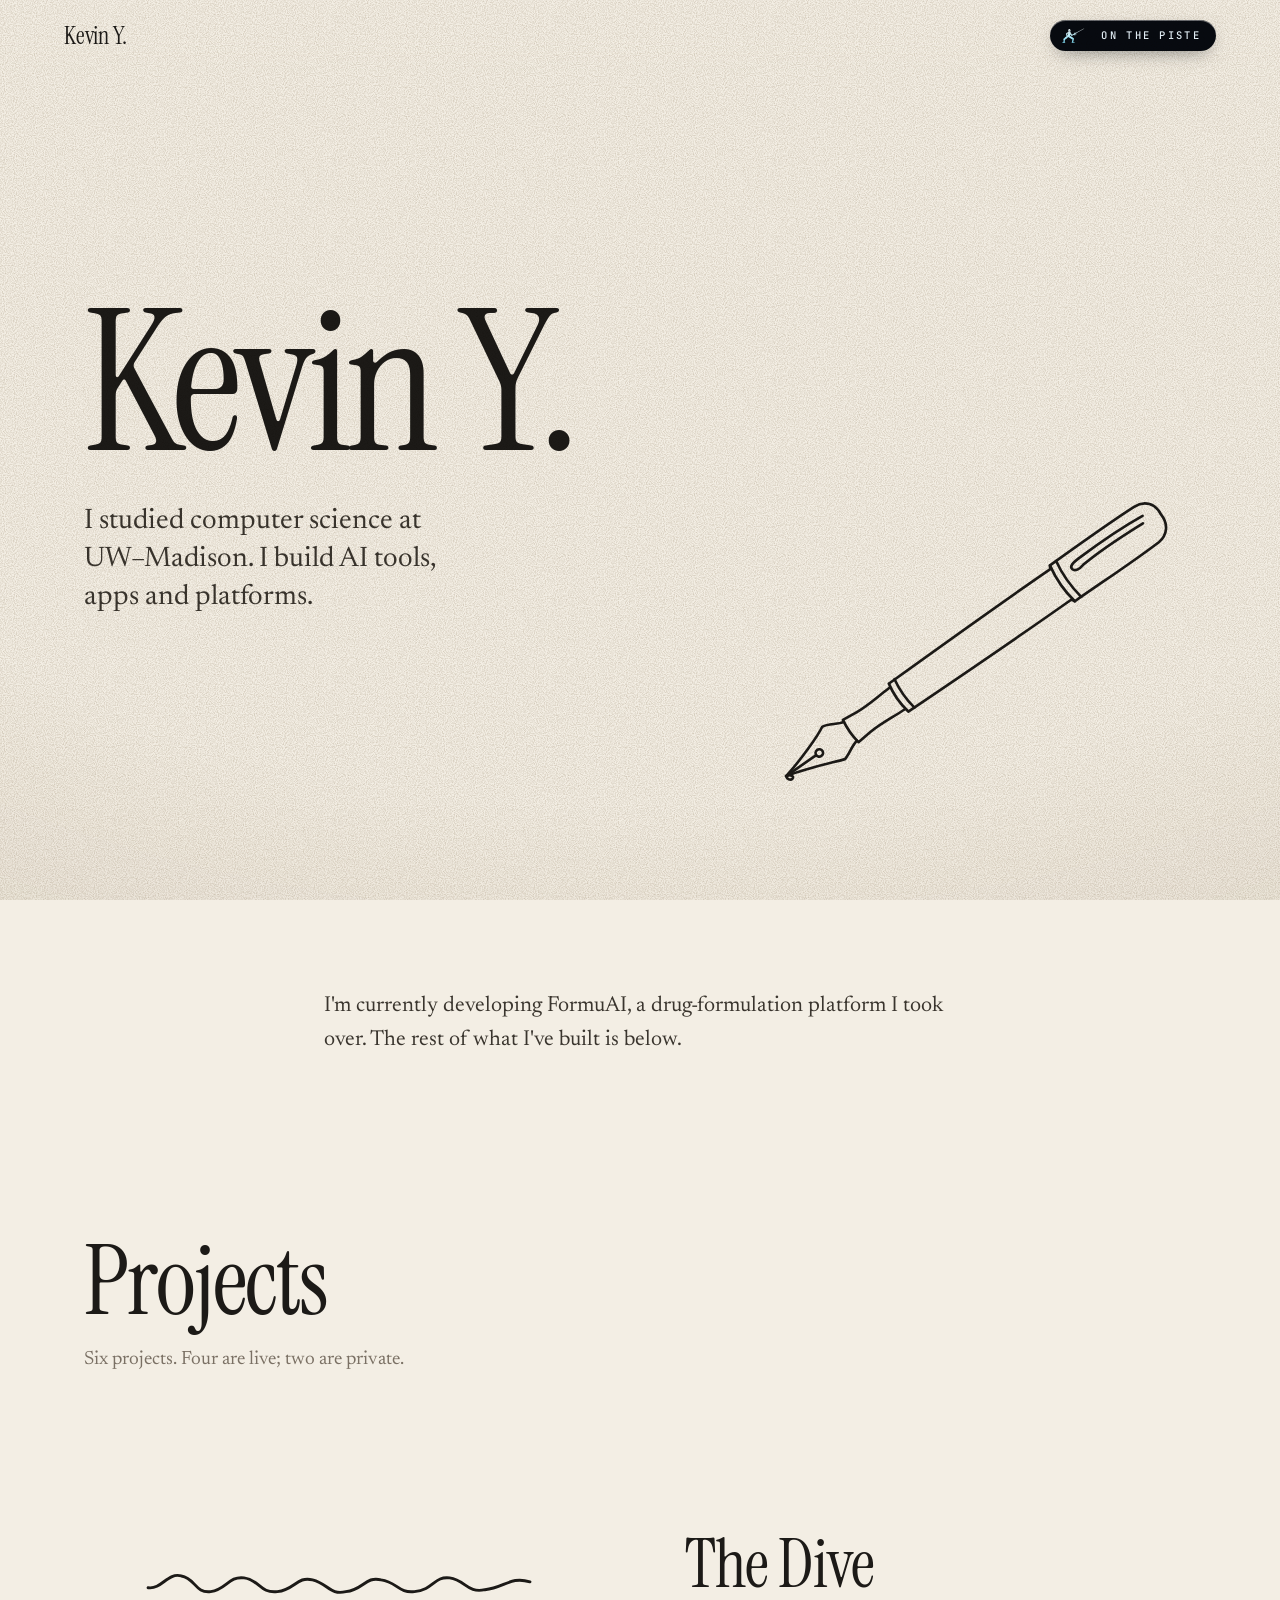
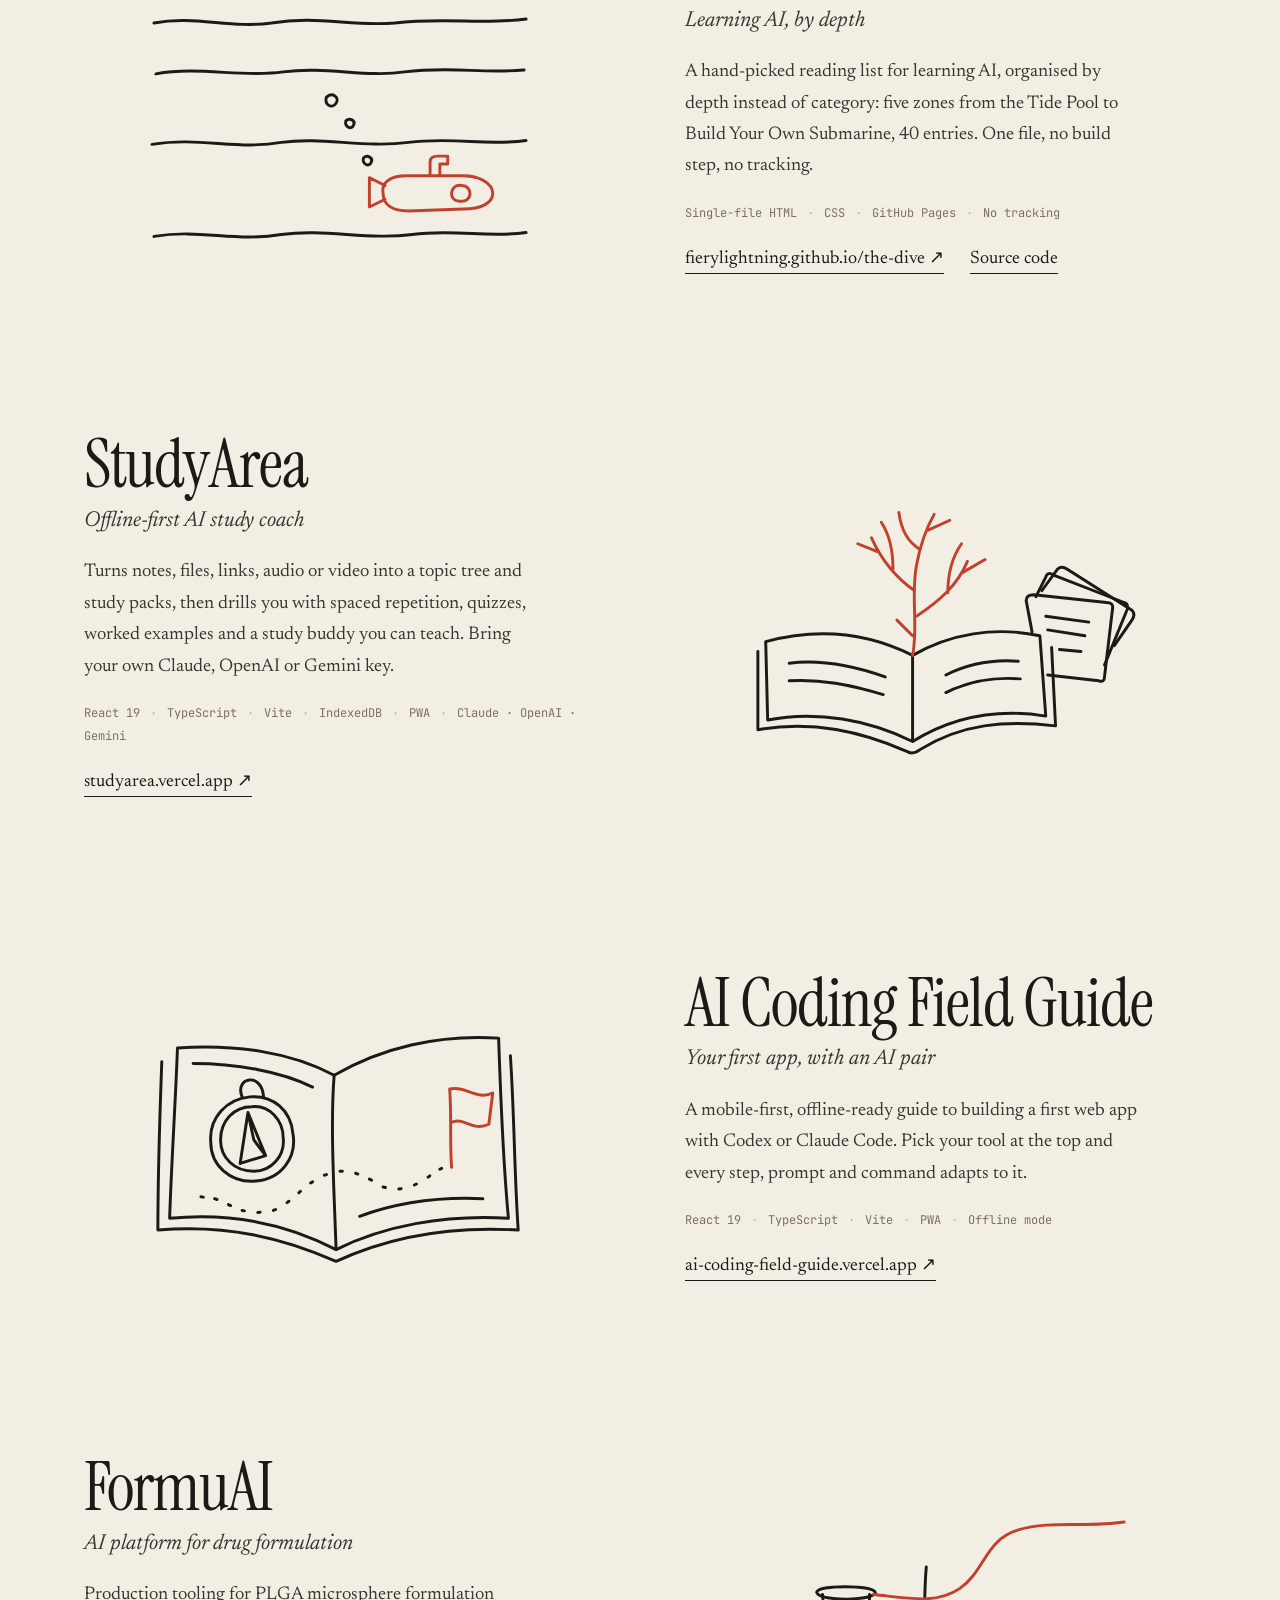
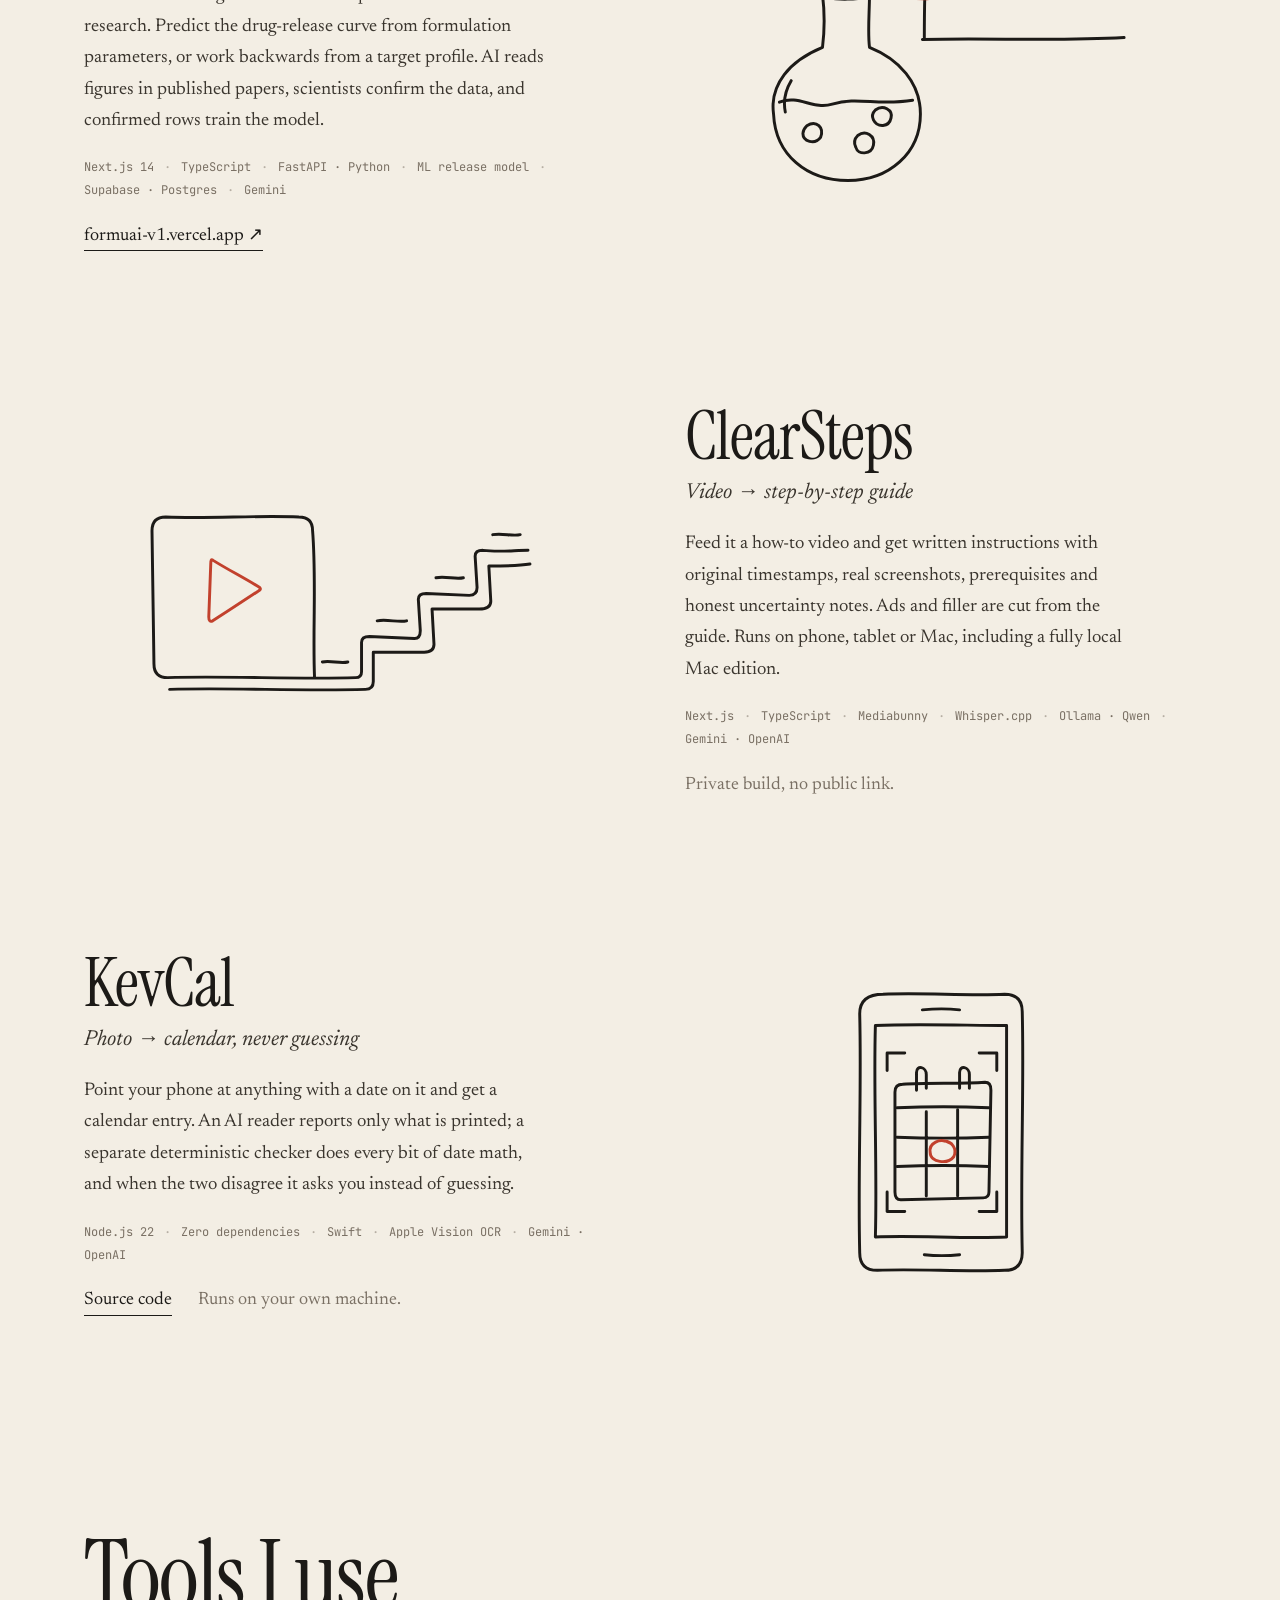
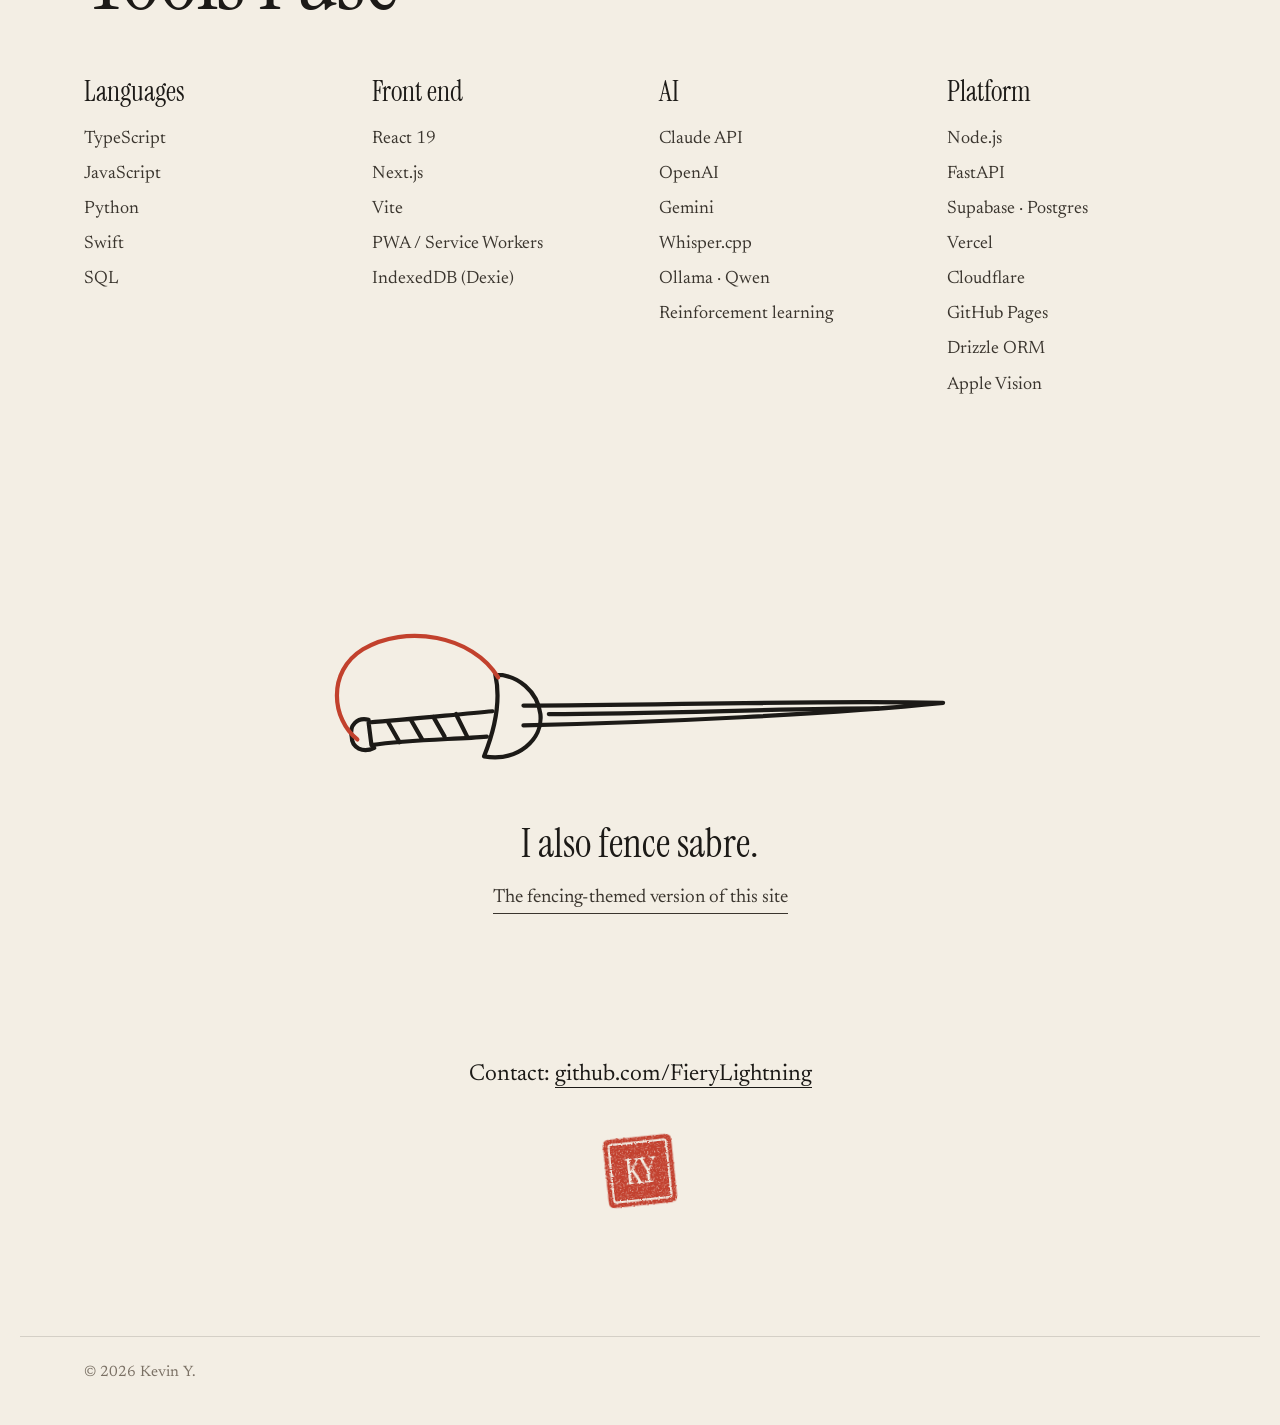
==== commit 4a540fea: "Cards: double-click to open, each in its own tinted glass; right-handed pen Live project cards open " ====
--- a/off/index.html
+++ b/off/index.html
@@ -21,9 +21,9 @@
   <link rel="preconnect" href="https://fonts.googleapis.com">
   <link rel="preconnect" href="https://fonts.gstatic.com" crossorigin>
   <link rel="stylesheet" href="https://fonts.googleapis.com/css2?family=Instrument+Serif:ital@0;1&family=JetBrains+Mono:wght@400;500&family=Newsreader:ital,opsz,wght@0,6..72,300..600;1,6..72,300..600&display=swap">
-  <link rel="stylesheet" href="off.css">
+  <link rel="stylesheet" href="off.css?v=11">
   <script>document.documentElement.classList.add('js');</script>
-  <script type="module" src="off.js"></script>
+  <script type="module" src="off.js?v=11"></script>
 </head>
 <body>
   <a class="skip" href="#works">Skip to projects</a>
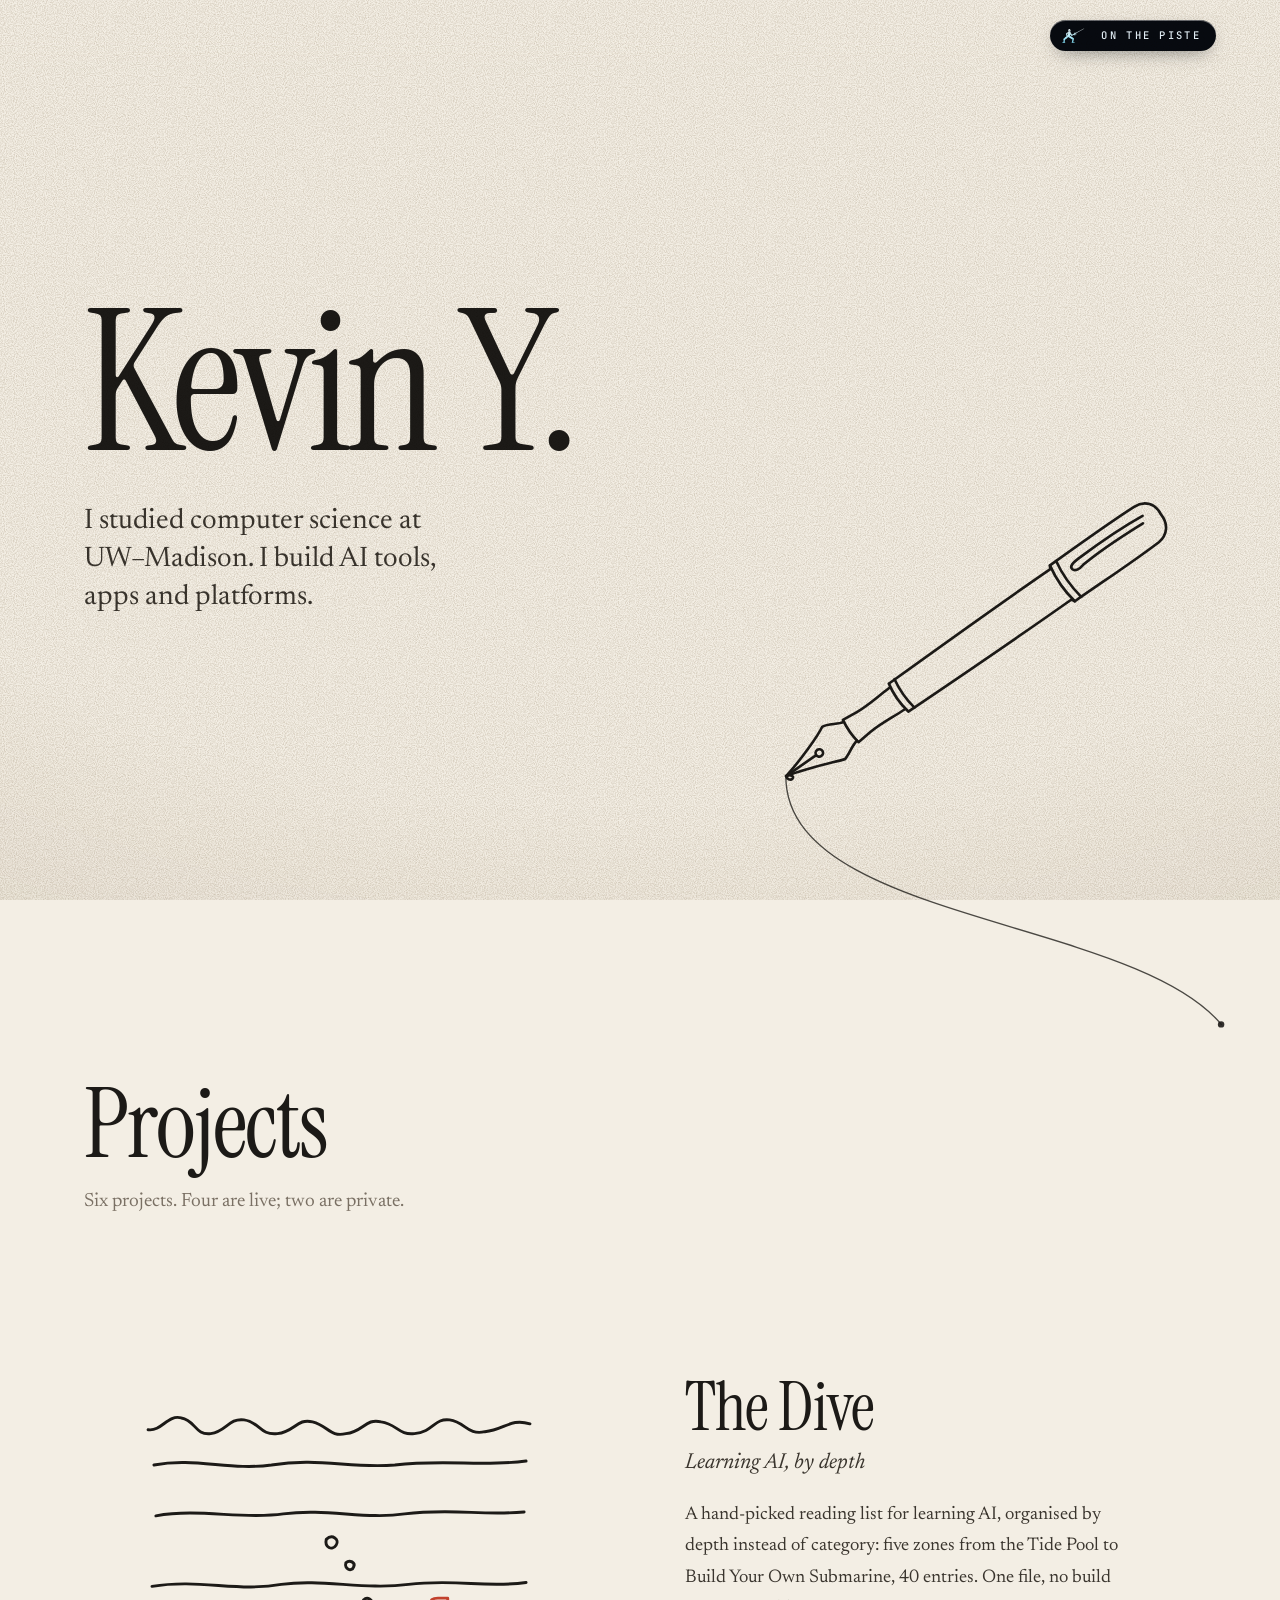
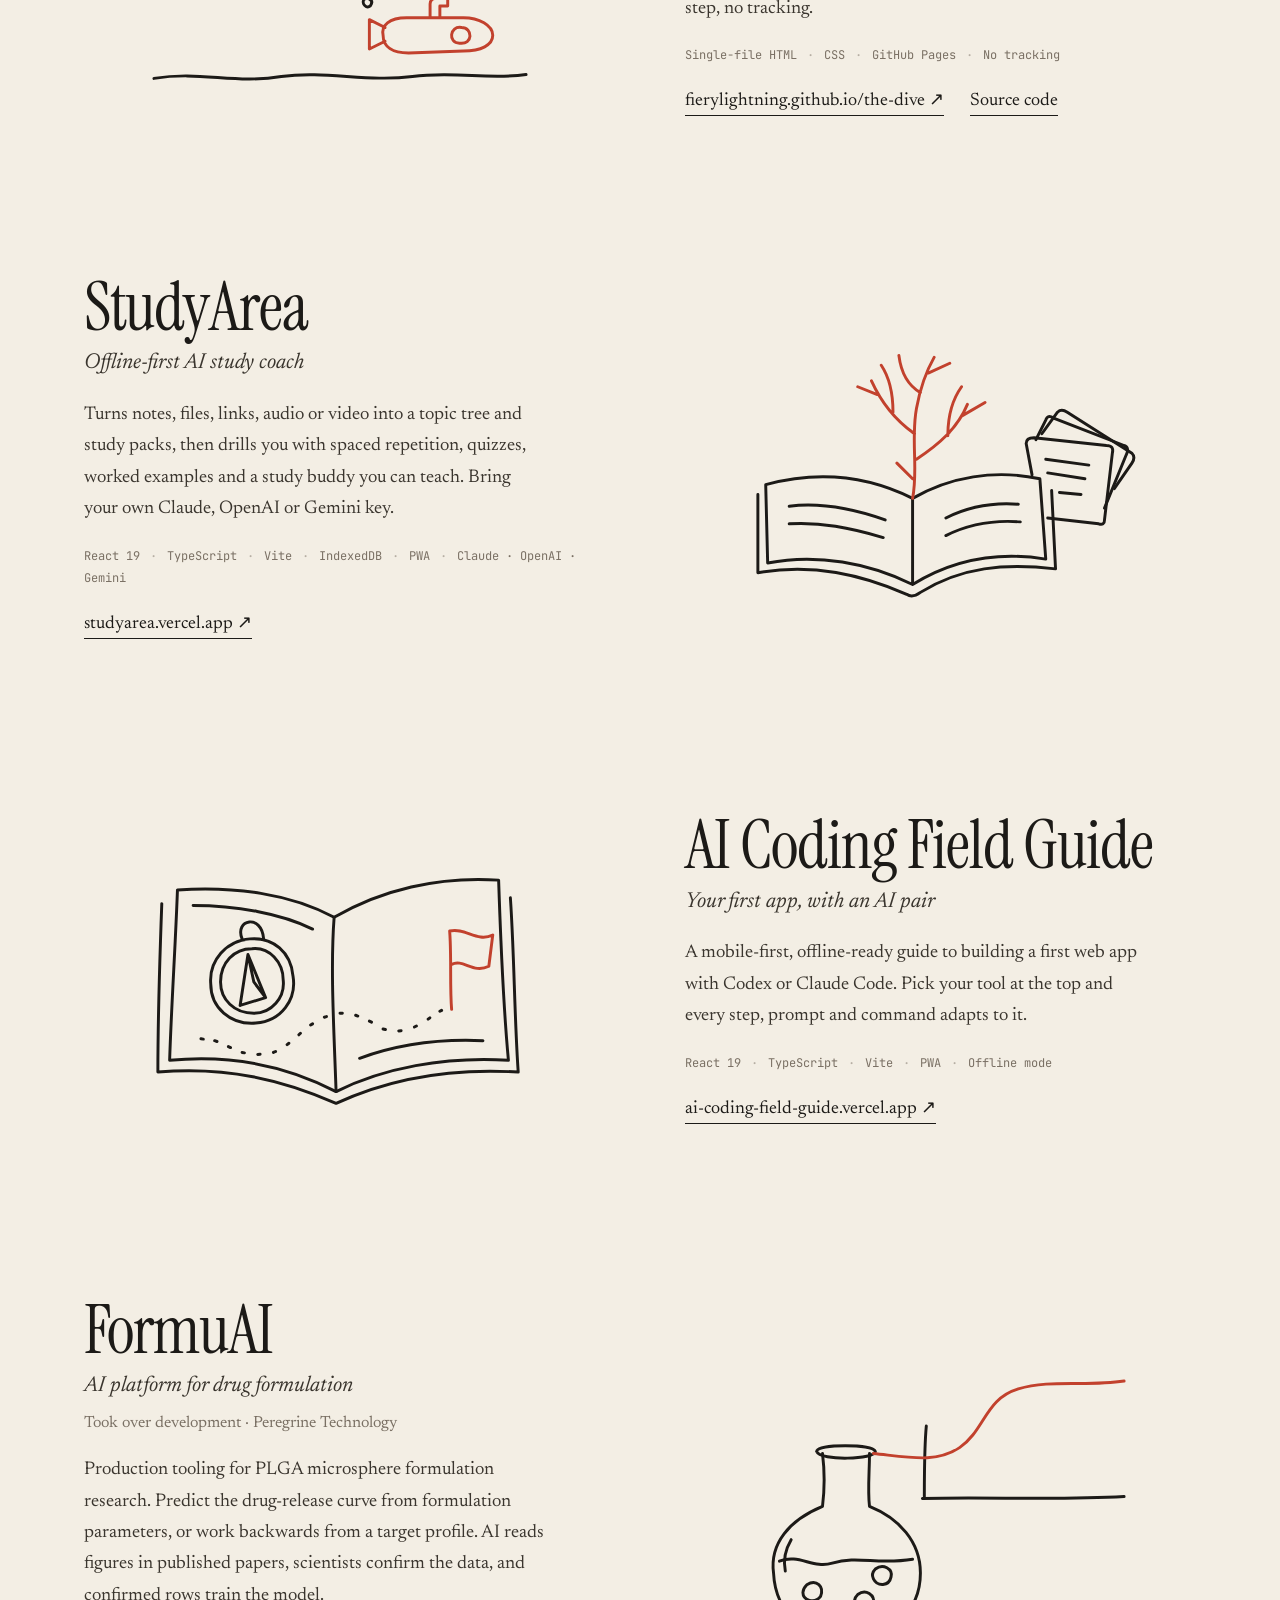
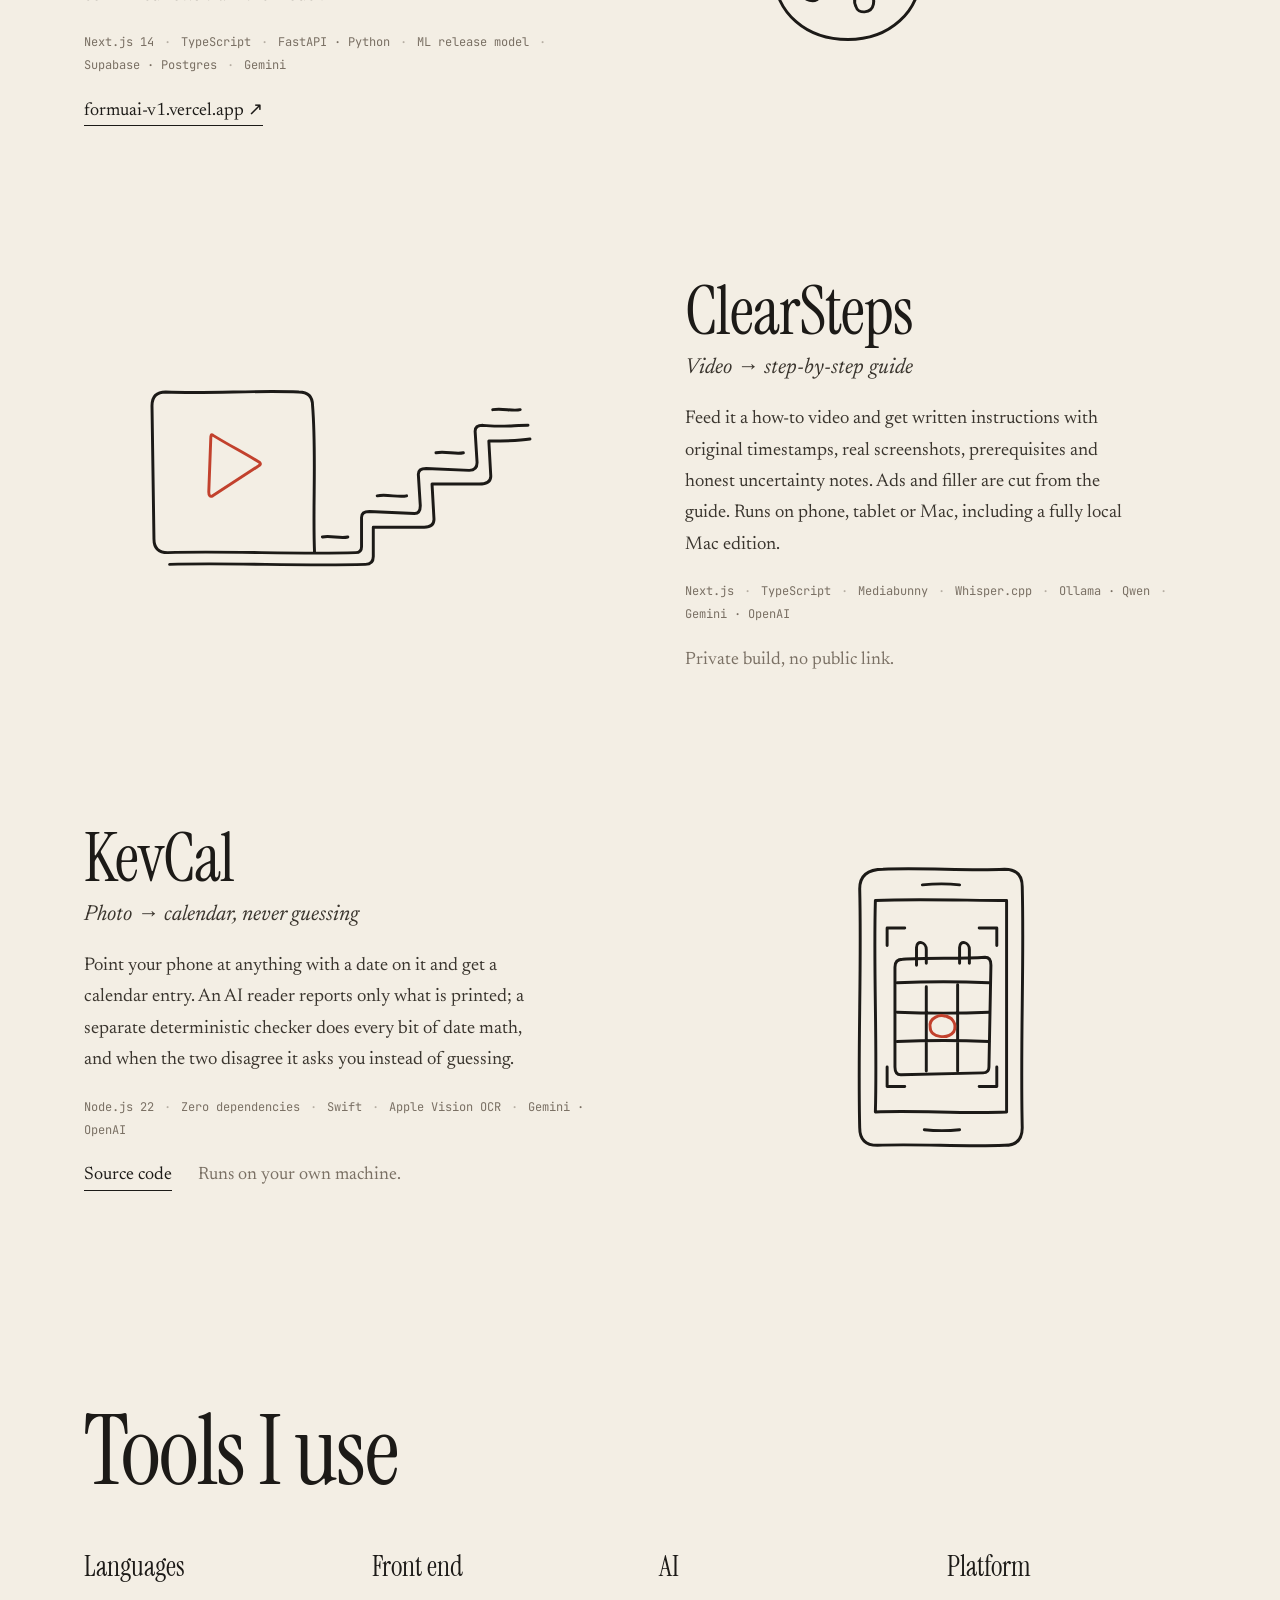
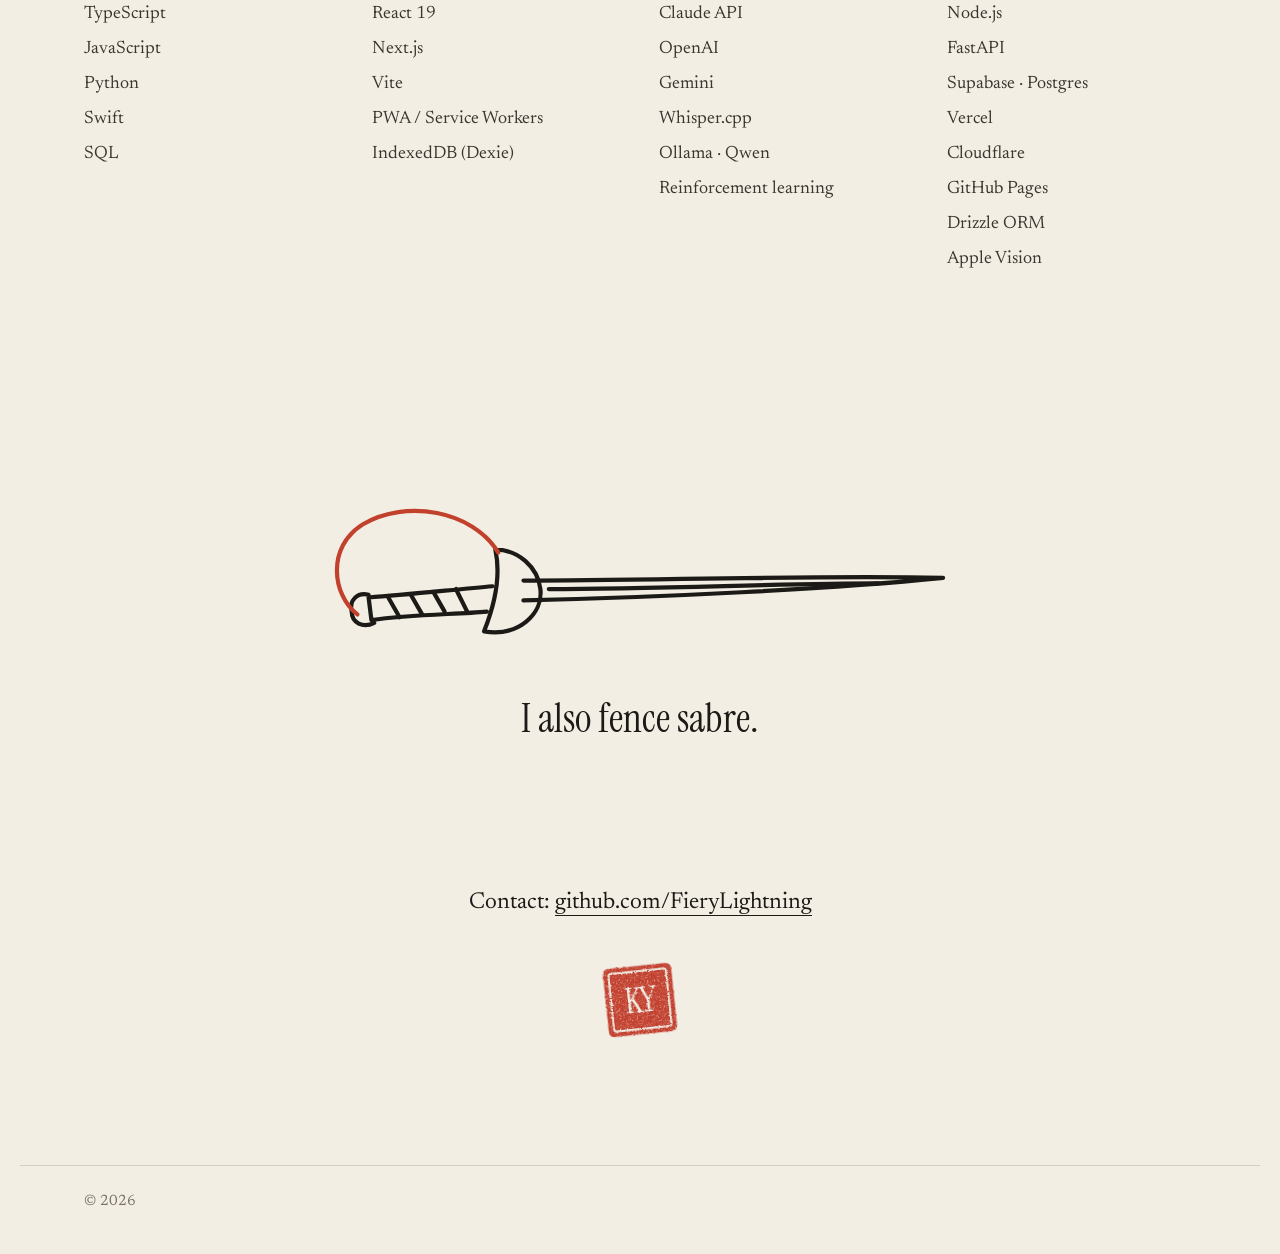
==== commit 7508b02e: "Each fact once; README without personal details KYUAN now appears only as the hero name: removed fro" ====
--- a/off/index.html
+++ b/off/index.html
@@ -21,9 +21,9 @@
   <link rel="preconnect" href="https://fonts.googleapis.com">
   <link rel="preconnect" href="https://fonts.gstatic.com" crossorigin>
   <link rel="stylesheet" href="https://fonts.googleapis.com/css2?family=Instrument+Serif:ital@0;1&family=JetBrains+Mono:wght@400;500&family=Newsreader:ital,opsz,wght@0,6..72,300..600;1,6..72,300..600&display=swap">
-  <link rel="stylesheet" href="off.css?v=11">
+  <link rel="stylesheet" href="off.css?v=12">
   <script>document.documentElement.classList.add('js');</script>
-  <script type="module" src="off.js?v=11"></script>
+  <script type="module" src="off.js?v=12"></script>
 </head>
 <body>
   <a class="skip" href="#works">Skip to projects</a>
@@ -32,7 +32,6 @@
   <svg class="thread" aria-hidden="true"><path class="thread-line" d=""/><circle class="thread-nib" r="3.2"/></svg>
 
   <header class="bar">
-    <a class="bar-name" href="#top">Kevin Y.</a>
     <a class="bar-mode" href="../?mode=piste" aria-label="Switch to On the Piste mode">
       <i class="bar-fencer" aria-hidden="true"></i><span>On the Piste</span>
     </a>
@@ -47,9 +46,6 @@
       <figure class="ink ink-nib" data-ink="pen" aria-hidden="true"></figure>
     </section>
 
-    <section class="note" data-thread="right">
-      <div class="note-body" id="note"><p>I'm currently developing FormuAI, a drug-formulation platform I took over. The rest of what I've built is below.</p></div>
-    </section>
 
     <section class="works" id="works">
       <header class="works-head" data-thread="right">
@@ -78,7 +74,6 @@
     <section class="coda">
       <figure class="ink ink-sabre" data-ink="sabre" aria-hidden="true"></figure>
       <p class="coda-text" id="coda">I also fence sabre.</p>
-      <a class="coda-link u" href="../?mode=piste">The fencing-themed version of this site</a>
       <div class="sign">
         <p class="sign-links" id="sign-links">Contact: <a class="u" href="https://github.com/FieryLightning">github.com/FieryLightning</a></p>
         <span class="seal" id="seal" aria-hidden="true"><span>KY</span></span>
@@ -87,7 +82,7 @@
   </main>
 
   <footer class="foot">
-    <span>© <span id="year">2026</span> Kevin Y.</span>
+    <span>© <span id="year">2026</span></span>
   </footer>
 </body>
 </html>
--- a/off/off.css
+++ b/off/off.css
@@ -59,11 +59,11 @@
 /* ── bar ────────────────────────────────────────────────────── */
 .bar {
   position: fixed; inset: 0 0 auto; z-index: 40;
-  display: flex; align-items: center; justify-content: space-between;
-  padding: 20px var(--gutter);
+  display: flex; align-items: center; justify-content: flex-end;
+  padding: 20px var(--gutter); pointer-events: none;
   background: linear-gradient(var(--paper) 55%, rgba(243, 238, 228, .8) 75%, rgba(243, 238, 228, 0));
 }
-.bar-name { font: 400 24px/1 var(--serif); text-decoration: none; letter-spacing: -.01em; }
+.bar a { pointer-events: auto; }
 .bar-mode {
   display: inline-flex; align-items: center; gap: 10px;
   padding: 8px 15px 8px 11px; border-radius: 999px;
@@ -101,8 +101,6 @@
 .ink .accent { stroke: var(--vermillion); }
 
 /* ── note ───────────────────────────────────────────────────── */
-.note { max-width: 760px; margin: 10vh auto 0; padding: 0 var(--gutter); }
-.note-body p { margin: 0 0 1em; font-size: clamp(21px, 1.7vw, 25px); line-height: 1.55; color: var(--ink-2); }
 
 /* ── projects ───────────────────────────────────────────────── */
 .works { margin-top: 20vh; }
@@ -117,6 +115,7 @@
 .plate.flip .ink { order: 2; }
 .plate h3 { margin: 0; font: 400 clamp(46px, 5.2vw, 76px)/1 var(--serif); letter-spacing: -.015em; }
 .plate-tag { margin: 8px 0 0; font: italic 400 clamp(21px, 1.7vw, 25px)/1.35 var(--text); color: var(--ink-2); }
+.plate-role { margin: 10px 0 0; font: 400 16px/1.4 var(--text); color: var(--muted); }
 .plate-desc { margin: 20px 0 0; max-width: 46ch; font-size: 18.5px; line-height: 1.7; color: var(--ink-2); }
 .plate-stack { margin: 20px 0 0; font: 400 12px/1.9 var(--mono); color: var(--muted); }
 .plate-stack i { font-style: normal; margin: 0 .25em; opacity: .5; }
